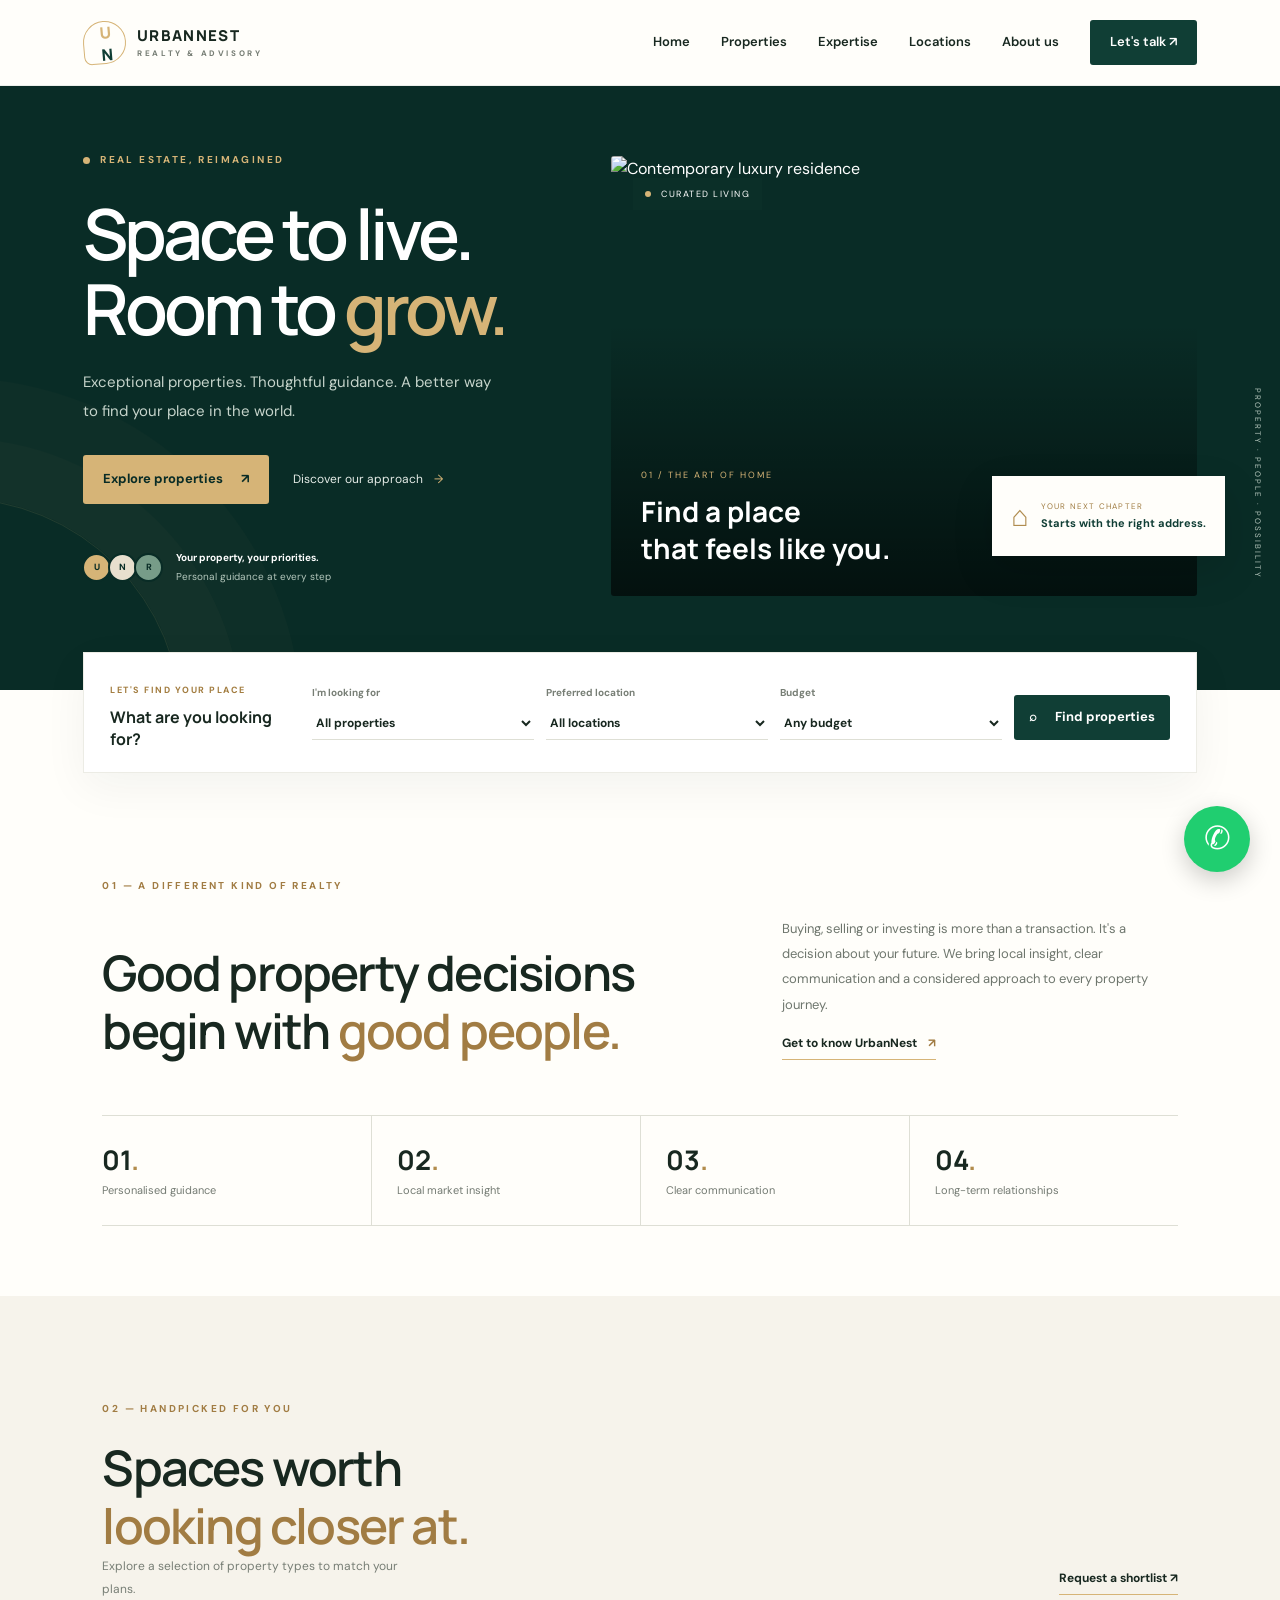
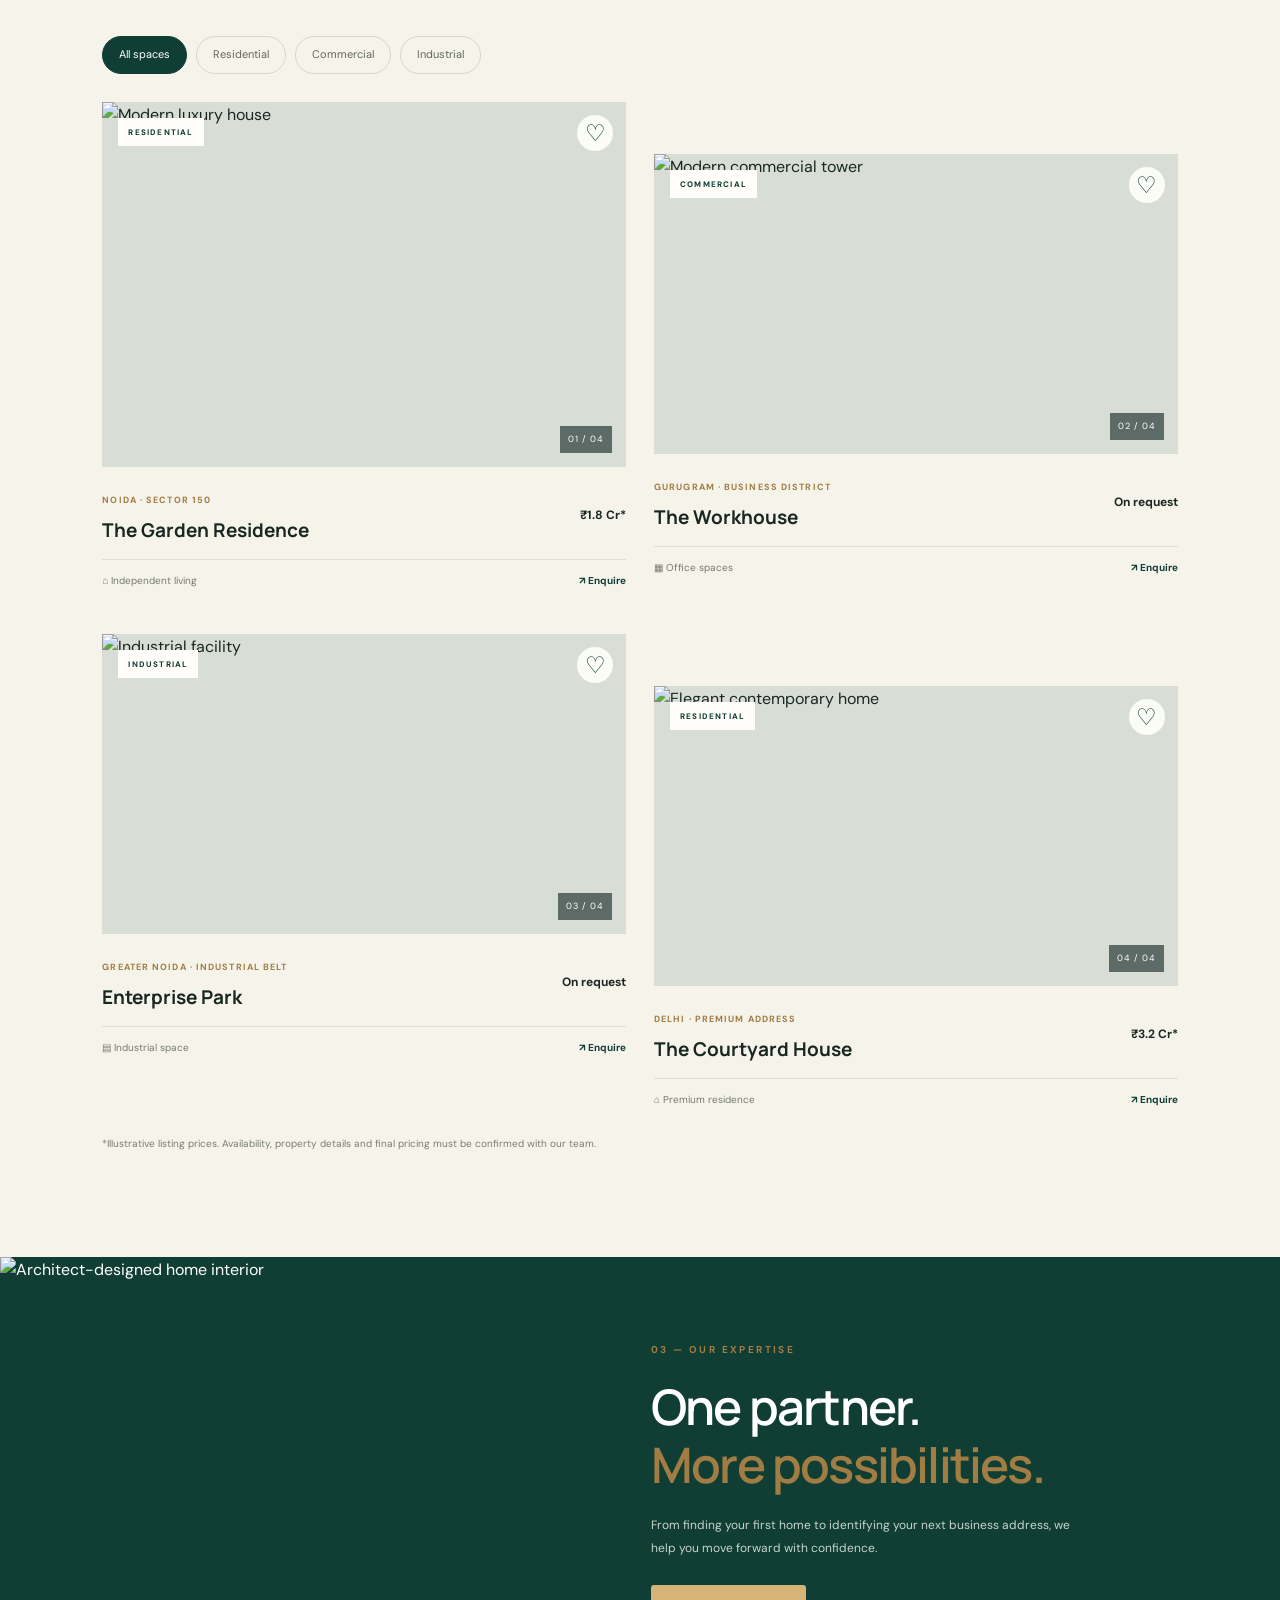
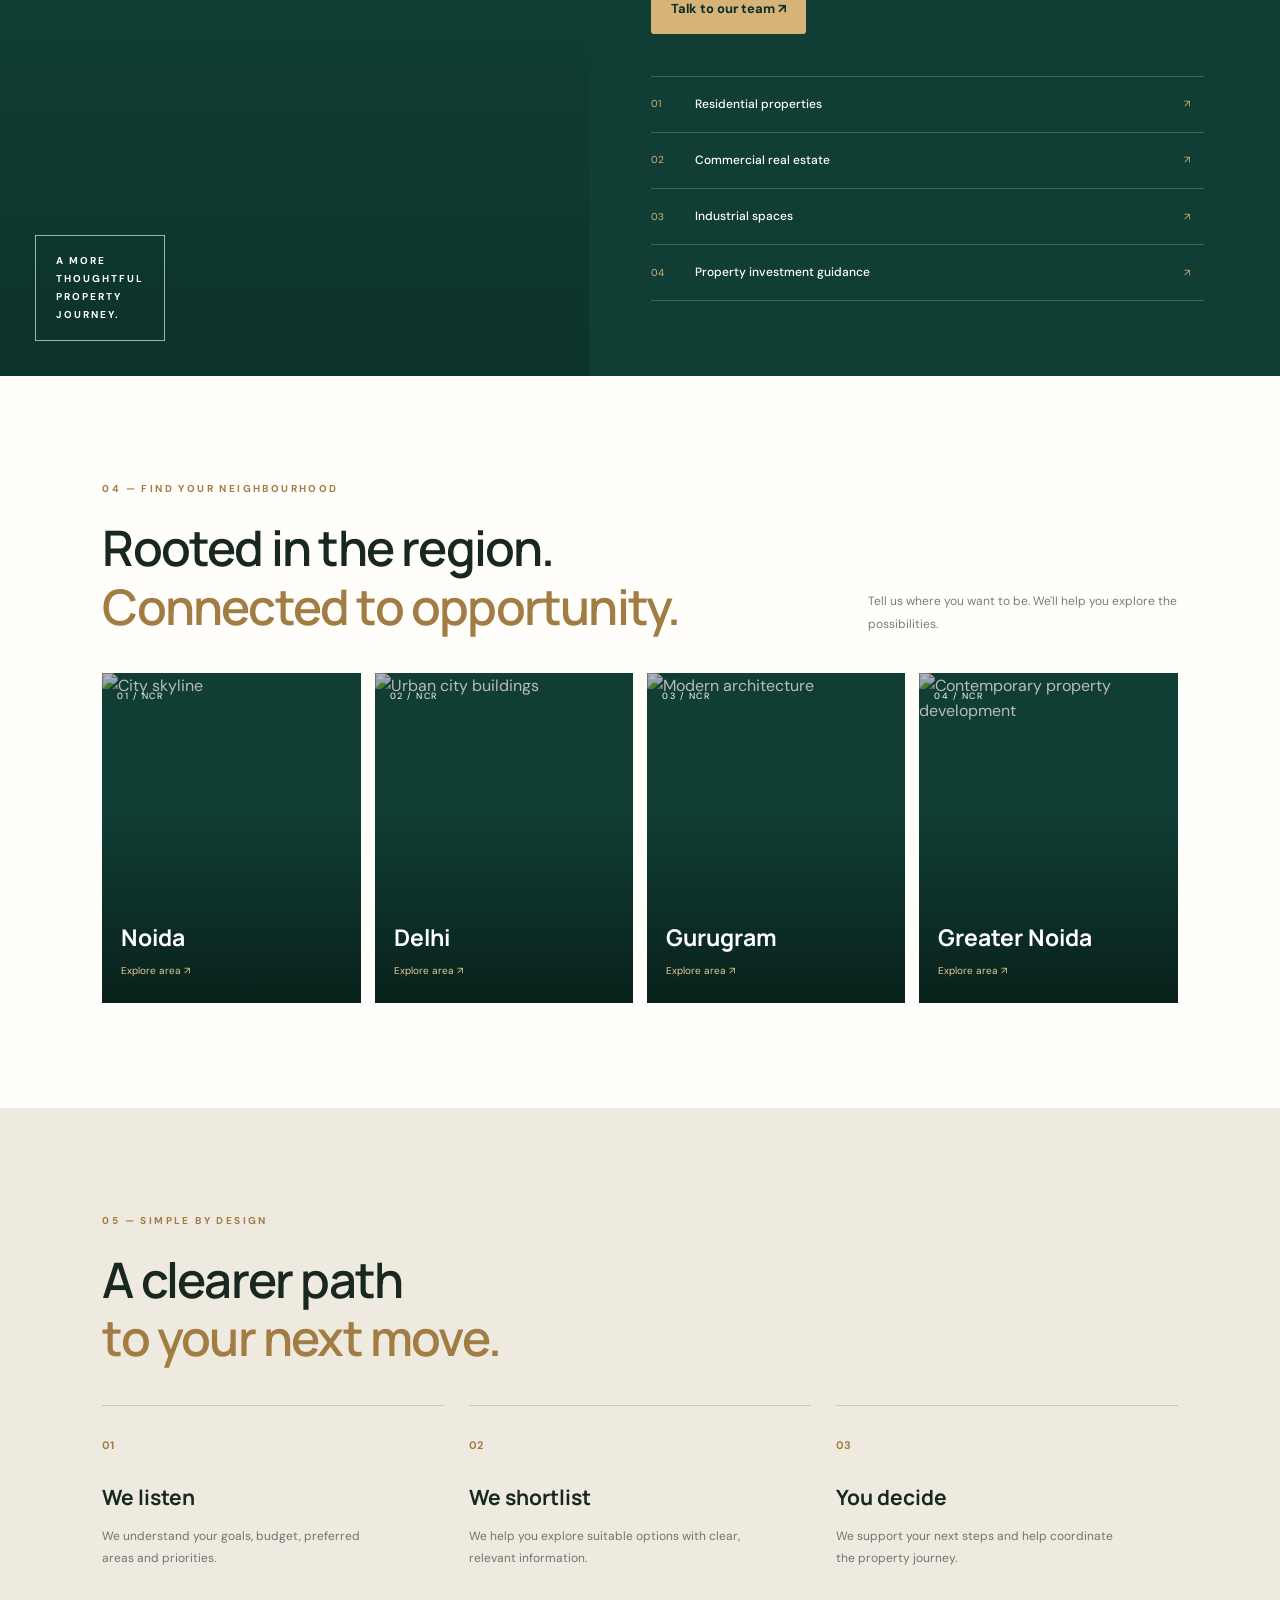
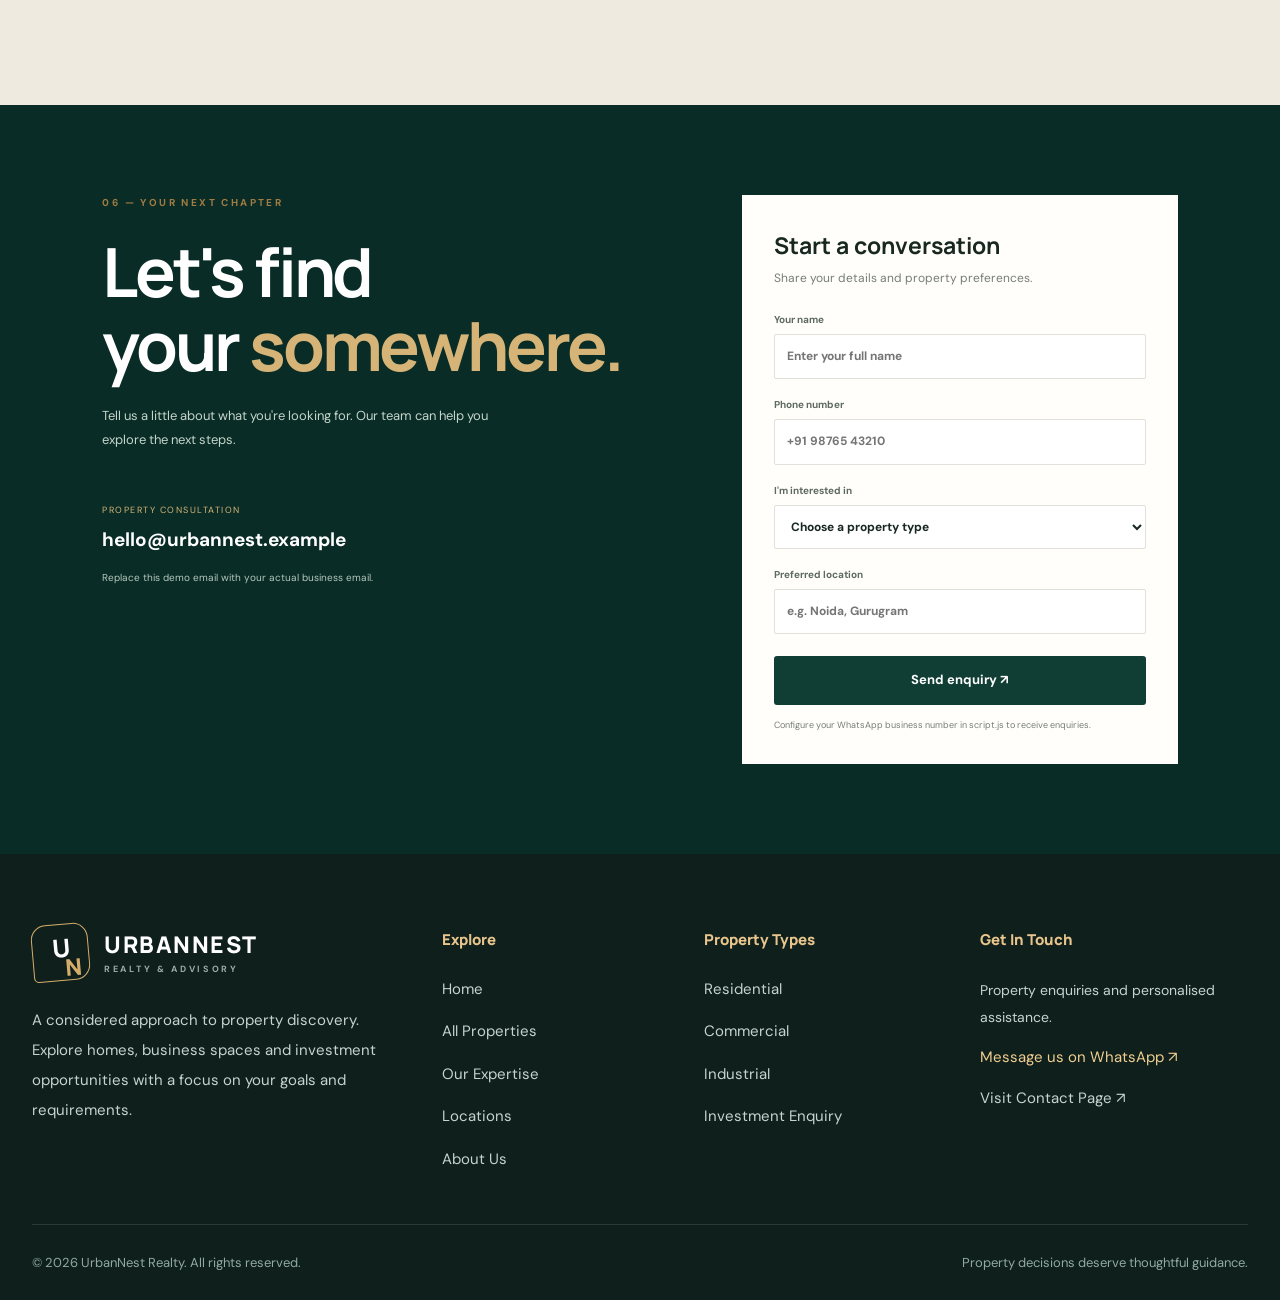
==== index.html @ 60eda549 "Initial commit" ====
<!DOCTYPE html>
<html lang="en">
<head>
  <meta charset="UTF-8">
  <meta name="viewport" content="width=device-width, initial-scale=1.0">
  <meta name="description" content="Discover residential, commercial and investment properties with UrbanNest Realty.">
  <title>UrbanNest Realty | Find Your Next Address</title>

  <link rel="preconnect" href="https://fonts.googleapis.com">
  <link rel="preconnect" href="https://fonts.gstatic.com" crossorigin>
  <link href="https://fonts.googleapis.com/css2?family=DM+Sans:wght@400;500;600;700&family=Manrope:wght@400;500;600;700;800&display=swap" rel="stylesheet">
  <link rel="stylesheet" href="style.css">

  <style>
    /* FOOTER DESIGN */
    .footer {
      background: #0f1f1b;
      color: #c5d4cf;
      width: 100%;
      margin: 0;
      padding: 0;
      overflow: hidden;
      font-family: "DM Sans", sans-serif;
    }

    .footer .container {
      width: 100%;
      max-width: 100%;
      padding: 0 32px;
      margin: 0 auto;
      box-sizing: border-box;
    }

    .footer-grid {
      display: grid;
      grid-template-columns: 1.35fr .8fr .85fr 1fr;
      gap: 48px;
      padding: 70px 0 52px;
      align-items: start;
    }

    .footer-brand,
    .footer-column {
      min-width: 0;
    }

    .footer .brand {
      display: inline-flex;
      align-items: center;
      gap: 15px;
      margin-bottom: 24px;
      text-decoration: none;
    }

    .footer .brand-symbol {
      width: 57px;
      height: 57px;
      flex-shrink: 0;
      border: 1px solid #d5ad6b;
      border-radius: 15px 15px 15px 5px;
      color: #fff;
      display: flex;
      justify-content: center;
      align-items: flex-start;
      padding-top: 5px;
      box-sizing: border-box;
      position: relative;
      font-size: 25px;
      font-weight: 800;
      transform: rotate(-5deg);
    }

    .footer .brand-symbol span {
      color: #d5ad6b;
      position: absolute;
      right: 10px;
      bottom: -3px;
      font-size: 23px;
    }

    .footer .brand-name {
      display: flex;
      flex-direction: column;
      color: #fff;
      font-family: "Manrope", sans-serif;
      font-size: 23px;
      font-weight: 800;
      letter-spacing: 1.5px;
      line-height: 1.35;
    }

    .footer .brand-name small {
      color: #9aaca5;
      font-size: 9px;
      letter-spacing: 2.7px;
      font-weight: 700;
      margin-top: 3px;
      white-space: nowrap;
    }

    .footer-about {
      max-width: 390px;
      color: #c5d4cf;
      font-size: 15px;
      line-height: 2;
      margin: 0;
    }

    .footer-column h4 {
      color: #e8c58d;
      font-family: "Manrope", sans-serif;
      font-size: 15px;
      font-weight: 800;
      margin: 4px 0 25px;
    }

    .footer-links {
      display: flex;
      flex-direction: column;
      align-items: flex-start;
      gap: 17px;
    }

    .footer-links a,
    .footer-contact a {
      color: #c5d4cf;
      font-size: 15px;
      line-height: 1.7;
      text-decoration: none;
      transition: color .25s ease, transform .25s ease;
    }

    .footer-links a:hover,
    .footer-contact a:hover {
      color: #e8c58d;
      transform: translateX(3px);
    }

    .footer-contact {
      display: flex;
      flex-direction: column;
      align-items: flex-start;
      gap: 15px;
    }

    .footer-contact p {
      color: #c5d4cf;
      font-size: 14px;
      line-height: 1.9;
      margin: 0;
    }

    .footer-contact a.footer-whatsapp {
      color: #f0cf91;
    }

    .footer-bottom {
      min-height: 76px;
      border-top: 1px solid rgba(255,255,255,.12);
      display: flex;
      justify-content: space-between;
      align-items: center;
      flex-wrap: wrap;
      gap: 12px 24px;
      padding: 18px 0;
      box-sizing: border-box;
    }

    .footer-bottom span {
      color: #91aaa1;
      font-size: 13px;
      line-height: 1.7;
    }

    .whatsapp-float {
      position: fixed;
      right: 30px;
      bottom: 28px;
      z-index: 9999;
      width: 66px;
      height: 66px;
      display: flex;
      justify-content: center;
      align-items: center;
      border-radius: 50%;
      background: #20ce70;
      color: #fff;
      font-size: 32px;
      text-decoration: none;
      box-shadow: 0 8px 25px rgba(0,0,0,.2);
      transition: transform .25s ease;
    }

    .whatsapp-float:hover {
      transform: translateY(-4px);
    }

    @media (max-width: 1050px) {
      .footer-grid {
        grid-template-columns: repeat(2, minmax(0, 1fr));
        gap: 42px 35px;
        padding: 55px 0 42px;
      }
    }

    @media (max-width: 600px) {
      .footer .container {
        padding: 0 22px;
      }

      .footer-grid {
        grid-template-columns: 1fr;
        gap: 35px;
        padding: 42px 0 35px;
      }

      .footer .brand-name {
        font-size: 21px;
      }

      .footer-about {
        font-size: 14px;
      }

      .footer-bottom {
        align-items: flex-start;
        flex-direction: column;
        gap: 7px;
        padding: 20px 0;
      }

      .footer-bottom span {
        font-size: 12px;
      }

      .whatsapp-float {
        width: 56px;
        height: 56px;
        right: 17px;
        bottom: 17px;
      }
    }
  </style>
</head>

<body>

<header class="header">
  <a href="index.html#home" class="brand" aria-label="UrbanNest Realty Home">
    <span class="brand-symbol">U<span>N</span></span>
    <span class="brand-name">URBANNEST<small>REALTY &amp; ADVISORY</small></span>
  </a>

  <button class="menu-toggle" id="menuToggle" aria-label="Toggle navigation" aria-expanded="false" aria-controls="nav">☰</button>

  <nav class="nav" id="nav">
    <a href="index.html#home">Home</a>
    <a href="properties.html">Properties</a>
    <a href="expertise.html">Expertise</a>
    <a href="location.html">Locations</a>
    <a href="about.html">About us</a>
    <a class="nav-cta" href="#contact">Let's talk ↗</a>
  </nav>
</header>

<main>

  <!-- HERO -->
  <section class="hero" id="home">
    <div class="hero-copy">
      <div class="eyebrow"><span></span> REAL ESTATE, REIMAGINED</div>
      <h1>Space to live.<br>Room to <em>grow.</em></h1>

      <p class="hero-description">
        Exceptional properties. Thoughtful guidance. A better way to find
        your place in the world.
      </p>

      <div class="hero-actions">
        <a href="#properties" class="button button-gold">Explore properties <span>↗</span></a>
        <a href="#about" class="text-link">Discover our approach <span>→</span></a>
      </div>

      <div class="hero-proof">
        <div class="avatar-stack">
          <span>U</span><span>N</span><span>R</span>
        </div>
        <div>
          <strong>Your property, your priorities.</strong>
          <small>Personal guidance at every step</small>
        </div>
      </div>
    </div>

    <div class="hero-visual">
      <img src="https://images.unsplash.com/photo-1600596542815-ffad4c1539a9?auto=format&fit=crop&w=1400&q=85" alt="Contemporary luxury residence">
      <div class="image-label"><span class="live-dot"></span> CURATED LIVING</div>
      <div class="hero-image-caption">
        <span>01 / THE ART OF HOME</span>
        <h2>Find a place<br>that feels like you.</h2>
      </div>
      <div class="floating-note">
        <span class="note-icon">⌂</span>
        <div>
          <small>YOUR NEXT CHAPTER</small>
          <strong>Starts with the right address.</strong>
        </div>
      </div>
    </div>

    <div class="hero-side-note">PROPERTY · PEOPLE · POSSIBILITY</div>
  </section>

  <!-- PROPERTY SEARCH -->
  <section class="search-section" aria-label="Property search">
    <div class="search-heading">
      <span>LET'S FIND YOUR PLACE</span>
      <p>What are you looking for?</p>
    </div>

    <form id="searchForm" class="search-form">
      <label>I'm looking for
        <select id="searchType">
          <option value="all">All properties</option>
          <option value="Residential">Residential</option>
          <option value="Commercial">Commercial</option>
          <option value="Industrial">Industrial</option>
        </select>
      </label>

      <label>Preferred location
        <select id="searchLocation">
          <option value="all">All locations</option>
          <option value="Noida">Noida</option>
          <option value="Delhi">Delhi</option>
          <option value="Gurugram">Gurugram</option>
          <option value="Greater Noida">Greater Noida</option>
        </select>
      </label>

      <label>Budget
        <select id="searchBudget">
          <option value="all">Any budget</option>
          <option value="1">Under ₹1 Cr</option>
          <option value="2">₹1–3 Cr</option>
          <option value="3">Above ₹3 Cr</option>
        </select>
      </label>

      <button class="button button-green search-button" type="submit">
        <span>⌕</span> Find properties
      </button>
    </form>
  </section>

  <!-- ABOUT -->
  <section class="intro section-pad" id="about">
    <div class="section-kicker">01 — A DIFFERENT KIND OF REALTY</div>

    <div class="intro-grid">
      <h2>Good property decisions<br>begin with <em>good people.</em></h2>
      <div class="intro-text">
        <p>
          Buying, selling or investing is more than a transaction. It's a
          decision about your future. We bring local insight, clear
          communication and a considered approach to every property journey.
        </p>
        <a href="about.html" class="under-link">Get to know UrbanNest <span>↗</span></a>
      </div>
    </div>

    <div class="stats-row">
      <div><strong>01<span>.</span></strong><p>Personalised guidance</p></div>
      <div><strong>02<span>.</span></strong><p>Local market insight</p></div>
      <div><strong>03<span>.</span></strong><p>Clear communication</p></div>
      <div><strong>04<span>.</span></strong><p>Long-term relationships</p></div>
    </div>
  </section>

  <!-- PROPERTIES -->
  <section class="property-section section-pad" id="properties">
    <div class="section-kicker">02 — HANDPICKED FOR YOU</div>

    <div class="section-heading">
      <div>
        <h2>Spaces worth<br><em>looking closer at.</em></h2>
        <p>Explore a selection of property types to match your plans.</p>
      </div>
      <a href="#contact" class="under-link">Request a shortlist ↗</a>
    </div>

    <div class="filter-bar" id="filterBar">
      <button class="filter-btn active" data-filter="all">All spaces</button>
      <button class="filter-btn" data-filter="Residential">Residential</button>
      <button class="filter-btn" data-filter="Commercial">Commercial</button>
      <button class="filter-btn" data-filter="Industrial">Industrial</button>
    </div>

    <div class="property-grid" id="propertyGrid">

      <article class="property-card property-large" data-type="Residential" data-location="Noida" data-budget="2">
        <div class="property-image">
          <img src="https://images.unsplash.com/photo-1600607687939-ce8a6c25118c?auto=format&fit=crop&w=1200&q=85" alt="Modern luxury house">
          <span class="property-tag">RESIDENTIAL</span>
          <button class="heart-btn" aria-label="Save property" aria-pressed="false">♡</button>
          <span class="image-count">01 / 04</span>
        </div>
        <div class="property-info">
          <div>
            <span class="property-location">NOIDA · SECTOR 150</span>
            <h3>The Garden Residence</h3>
          </div>
          <span class="property-price">₹1.8 Cr*</span>
        </div>
        <div class="property-meta"><span>⌂ Independent living</span><span>↗ Enquire</span></div>
      </article>

      <article class="property-card property-offset" data-type="Commercial" data-location="Gurugram" data-budget="3">
        <div class="property-image">
          <img src="https://images.unsplash.com/photo-1486406146926-c627a92ad1ab?auto=format&fit=crop&w=1000&q=85" alt="Modern commercial tower">
          <span class="property-tag">COMMERCIAL</span>
          <button class="heart-btn" aria-label="Save property" aria-pressed="false">♡</button>
          <span class="image-count">02 / 04</span>
        </div>
        <div class="property-info">
          <div>
            <span class="property-location">GURUGRAM · BUSINESS DISTRICT</span>
            <h3>The Workhouse</h3>
          </div>
          <span class="property-price">On request</span>
        </div>
        <div class="property-meta"><span>▦ Office spaces</span><span>↗ Enquire</span></div>
      </article>

      <article class="property-card" data-type="Industrial" data-location="Greater Noida" data-budget="2">
        <div class="property-image">
          <img src="https://images.unsplash.com/photo-1581092160562-40aa08e78837?auto=format&fit=crop&w=1000&q=85" alt="Industrial facility">
          <span class="property-tag">INDUSTRIAL</span>
          <button class="heart-btn" aria-label="Save property" aria-pressed="false">♡</button>
          <span class="image-count">03 / 04</span>
        </div>
        <div class="property-info">
          <div>
            <span class="property-location">GREATER NOIDA · INDUSTRIAL BELT</span>
            <h3>Enterprise Park</h3>
          </div>
          <span class="property-price">On request</span>
        </div>
        <div class="property-meta"><span>▤ Industrial space</span><span>↗ Enquire</span></div>
      </article>

      <article class="property-card property-offset" data-type="Residential" data-location="Delhi" data-budget="3">
        <div class="property-image">
          <img src="https://images.unsplash.com/photo-1600566753086-00f18fb6b3ea?auto=format&fit=crop&w=1000&q=85" alt="Elegant contemporary home">
          <span class="property-tag">RESIDENTIAL</span>
          <button class="heart-btn" aria-label="Save property" aria-pressed="false">♡</button>
          <span class="image-count">04 / 04</span>
        </div>
        <div class="property-info">
          <div>
            <span class="property-location">DELHI · PREMIUM ADDRESS</span>
            <h3>The Courtyard House</h3>
          </div>
          <span class="property-price">₹3.2 Cr*</span>
        </div>
        <div class="property-meta"><span>⌂ Premium residence</span><span>↗ Enquire</span></div>
      </article>

    </div>

    <p class="disclaimer">
      *Illustrative listing prices. Availability, property details and final
      pricing must be confirmed with our team.
    </p>

    <p id="noResults" class="no-results" hidden>
      No matching properties. Try changing your filters or contact us for a
      personalised shortlist.
    </p>
  </section>

  <!-- EXPERTISE -->
  <section class="expertise" id="expertise">
    <div class="expertise-image">
      <img src="https://images.unsplash.com/photo-1600607687920-4e2a09cf159d?auto=format&fit=crop&w=1200&q=85" alt="Architect-designed home interior">
      <div class="expertise-stamp">A MORE<br>THOUGHTFUL<br>PROPERTY<br>JOURNEY.</div>
    </div>

    <div class="expertise-copy">
      <div class="section-kicker">03 — OUR EXPERTISE</div>
      <h2>One partner.<br><em>More possibilities.</em></h2>
      <p>
        From finding your first home to identifying your next business
        address, we help you move forward with confidence.
      </p>
      <a href="expertise.html" class="button button-gold">Talk to our team ↗</a>

      <div class="expertise-list">
        <div><span>01</span><strong>Residential properties</strong><span>↗</span></div>
        <div><span>02</span><strong>Commercial real estate</strong><span>↗</span></div>
        <div><span>03</span><strong>Industrial spaces</strong><span>↗</span></div>
        <div><span>04</span><strong>Property investment guidance</strong><span>↗</span></div>
      </div>
    </div>
  </section>

  <!-- LOCATIONS -->
  <section class="locations section-pad" id="locations">
    <div class="section-kicker">04 — FIND YOUR NEIGHBOURHOOD</div>

    <div class="section-heading">
      <div>
        <h2>Rooted in the region.<br><em>Connected to opportunity.</em></h2>
      </div>
      <p>Tell us where you want to be. We'll help you explore the possibilities.</p>
    </div>

    <div class="location-grid">
      <a class="location-card location-noida" href="#contact" data-city="Noida">
        <img src="https://images.unsplash.com/photo-1480714378408-67cf0d13bc1b?auto=format&fit=crop&w=900&q=80" alt="City skyline">
        <span class="location-number">01 / NCR</span>
        <div><h3>Noida</h3><span>Explore area ↗</span></div>
      </a>

      <a class="location-card" href="#contact" data-city="Delhi">
        <img src="https://images.unsplash.com/photo-1519501025264-65ba15a82390?auto=format&fit=crop&w=900&q=80" alt="Urban city buildings">
        <span class="location-number">02 / NCR</span>
        <div><h3>Delhi</h3><span>Explore area ↗</span></div>
      </a>

      <a class="location-card" href="#contact" data-city="Gurugram">
        <img src="https://images.unsplash.com/photo-1511818966892-d7d671e672a2?auto=format&fit=crop&w=900&q=80" alt="Modern architecture">
        <span class="location-number">03 / NCR</span>
        <div><h3>Gurugram</h3><span>Explore area ↗</span></div>
      </a>

      <a class="location-card" href="#contact" data-city="Greater Noida">
        <img src="https://images.unsplash.com/photo-1449158743715-0a90ebb6d2d8?auto=format&fit=crop&w=900&q=80" alt="Contemporary property development">
        <span class="location-number">04 / NCR</span>
        <div><h3>Greater Noida</h3><span>Explore area ↗</span></div>
      </a>
    </div>
  </section>

  <!-- CUSTOMER JOURNEY -->
  <section class="journey section-pad">
    <div class="section-kicker">05 — SIMPLE BY DESIGN</div>
    <div class="section-heading">
      <h2>A clearer path<br><em>to your next move.</em></h2>
    </div>

    <div class="journey-steps">
      <div>
        <span>01</span>
        <h3>We listen</h3>
        <p>We understand your goals, budget, preferred areas and priorities.</p>
      </div>
      <div>
        <span>02</span>
        <h3>We shortlist</h3>
        <p>We help you explore suitable options with clear, relevant information.</p>
      </div>
      <div>
        <span>03</span>
        <h3>You decide</h3>
        <p>We support your next steps and help coordinate the property journey.</p>
      </div>
    </div>
  </section>

  <!-- CONTACT -->
  <section class="contact-section" id="contact">
    <div class="contact-copy">
      <div class="section-kicker">06 — YOUR NEXT CHAPTER</div>
      <h2>Let's find<br>your <em>somewhere.</em></h2>
      <p>
        Tell us a little about what you're looking for. Our team can help you
        explore the next steps.
      </p>

      <div class="contact-details">
        <span>PROPERTY CONSULTATION</span>
        <a href="mailto:hello@urbannest.example">hello@urbannest.example</a>
        <small>Replace this demo email with your actual business email.</small>
      </div>
    </div>

    <form class="contact-form" id="contactForm">
      <h3>Start a conversation</h3>
      <p>Share your details and property preferences.</p>

      <label>Your name
        <input type="text" id="clientName" placeholder="Enter your full name" required>
      </label>

      <label>Phone number
        <input type="tel" id="clientPhone" placeholder="+91 98765 43210"
          pattern="[0-9+() -]{8,18}" required>
      </label>

      <label>I'm interested in
        <select id="clientInterest" required>
          <option value="">Choose a property type</option>
          <option>Residential</option>
          <option>Commercial</option>
          <option>Industrial</option>
          <option>Investment consultation</option>
        </select>
      </label>

      <label>Preferred location
        <input type="text" id="clientLocation" placeholder="e.g. Noida, Gurugram">
      </label>

      <button type="submit" class="button button-green">Send enquiry ↗</button>
      <small class="form-note">
        Configure your WhatsApp business number in script.js to receive enquiries.
      </small>
    </form>
  </section>

</main>

<!-- ==========================================
     FOOTER — SCREENSHOT STYLE
========================================== -->
<footer class="footer" id="footer">
  <div class="container">

    <div class="footer-grid">

      <!-- BRAND -->
      <div class="footer-brand">
        <a href="index.html#home" class="brand" aria-label="UrbanNest Realty Home">
          <span class="brand-symbol">U<span>N</span></span>
          <span class="brand-name">
            URBANNEST
            <small>REALTY &amp; ADVISORY</small>
          </span>
        </a>

        <p class="footer-about">
          A considered approach to property discovery.
          Explore homes, business spaces and investment
          opportunities with a focus on your goals and requirements.
        </p>
      </div>

      <!-- EXPLORE -->
      <div class="footer-column">
        <h4>Explore</h4>
        <div class="footer-links">
          <a href="index.html#home">Home</a>
          <a href="properties.html">All Properties</a>
          <a href="expertise.html">Our Expertise</a>
          <a href="location.html">Locations</a>
          <a href="about.html">About Us</a>
        </div>
      </div>

      <!-- PROPERTY TYPES -->
      <div class="footer-column">
        <h4>Property Types</h4>
        <div class="footer-links">
          <a href="properties.html">Residential</a>
          <a href="properties.html">Commercial</a>
          <a href="properties.html">Industrial</a>
          <a href="index.html#contact">Investment Enquiry</a>
        </div>
      </div>

      <!-- GET IN TOUCH -->
      <div class="footer-column">
        <h4>Get In Touch</h4>
        <div class="footer-contact">
          <p>Property enquiries and personalised assistance.</p>
          <a href="#" id="footerWhatsApp" class="footer-whatsapp"
             target="_blank" rel="noopener noreferrer">
            Message us on WhatsApp ↗
          </a>
          <a href="index.html#contact">
            Visit Contact Page ↗
          </a>
        </div>
      </div>

    </div>

    <!-- COPYRIGHT -->
    <div class="footer-bottom">
      <span>
        © <span id="currentYear"></span> UrbanNest Realty. All rights reserved.
      </span>
      <span>Property decisions deserve thoughtful guidance.</span>
    </div>

  </div>
</footer>

<!-- FLOATING WHATSAPP -->
<a class="whatsapp-float" id="whatsappFloat" href="#"
   aria-label="Chat on WhatsApp" target="_blank" rel="noopener noreferrer">
  ✆
</a>

<!-- TOAST -->
<div class="toast" id="toast" role="status" aria-live="polite"></div>

<!-- EXISTING JAVASCRIPT -->
<script src="script.js"></script>

<script>
  document.getElementById("currentYear").textContent =
    new Date().getFullYear();
</script>

</body>
</html>
---- style.css ----
:root {
  --green: #103e35;
  --green-dark: #092c26;
  --green-light: #1e5c4e;
  --gold: #d6b477;
  --cream: #f6f3eb;
  --paper: #fffefa;
  --ink: #182820;
  --muted: #777e75;
  --line: #dedfd5;
  --white: #ffffff;
}

* { box-sizing: border-box; margin: 0; padding: 0; }
html { scroll-behavior: smooth; scroll-padding-top: 90px; }
body {
  font-family: "DM Sans", sans-serif;
  color: var(--ink);
  background: var(--paper);
  line-height: 1.6;
}
h1, h2, h3, .brand-name { font-family: "Manrope", sans-serif; }
a { color: inherit; text-decoration: none; }
button, input, select { font: inherit; }
button, a { -webkit-tap-highlight-color: transparent; }
img { display: block; width: 100%; object-fit: cover; }
button { cursor: pointer; }
::selection { background: var(--gold); color: var(--green-dark); }

/* HEADER */
.header {
  height: 86px;
  padding: 0 6.5%;
  display: flex;
  align-items: center;
  justify-content: space-between;
  background: var(--paper);
  position: sticky;
  top: 0;
  z-index: 100;
  border-bottom: 1px solid rgba(16, 62, 53, .08);
}
.brand { display: flex; align-items: center; gap: 11px; }
.brand-symbol {
  width: 43px; height: 43px;
  display: grid; place-items: center;
  color: var(--gold);
  border: 1px solid var(--gold);
  font: 800 16px "Manrope", sans-serif;
  letter-spacing: -3px;
  border-radius: 50% 50% 50% 8px;
  transform: rotate(-5deg);
}
.brand-symbol span { color: var(--green); }
.brand-name {
  font-size: 15px; font-weight: 800;
  letter-spacing: 1.3px; line-height: 1.25;
}
.brand-name small {
  display: block; font-size: 8px;
  font-family: "DM Sans", sans-serif;
  letter-spacing: 2.6px; color: var(--muted);
  margin-top: 3px;
}
.nav { display: flex; align-items: center; gap: 31px; }
.nav > a:not(.nav-cta) {
  font-size: 13px; font-weight: 600;
  transition: color .2s;
}
.nav > a:hover { color: #a27c3f; }
.nav .nav-cta {
  background: var(--green); color: white;
  padding: 12px 20px; border-radius: 3px;
  font-size: 13px; font-weight: 600;
}
.menu-toggle { display: none; border: 0; background: none; font-size: 25px; }

/* HERO */
.hero {
  background: var(--green-dark);
  min-height: 590px;
  padding: 66px 6.5% 90px;
  color: white;
  display: grid;
  grid-template-columns: .88fr 1.12fr;
  gap: 6%;
  align-items: center;
  position: relative;
  overflow: hidden;
}
.hero::before {
  content: ""; position: absolute;
  width: 450px; height: 450px;
  border: 1px solid rgba(214,180,119,.12);
  border-radius: 50%; left: -270px; bottom: -260px;
  box-shadow: 0 0 0 60px rgba(214,180,119,.025),
              0 0 0 120px rgba(214,180,119,.025);
}
.hero-copy { position: relative; z-index: 2; padding-bottom: 15px; }
.eyebrow, .section-kicker {
  font-size: 10px; font-weight: 700;
  letter-spacing: 2.4px; text-transform: uppercase;
}
.eyebrow { color: var(--gold); display: flex; gap: 10px; align-items: center; }
.eyebrow span, .live-dot {
  width: 7px; height: 7px; border-radius: 50%;
  background: var(--gold); display: inline-block;
}
.hero h1 {
  font-size: clamp(46px, 5.5vw, 78px);
  line-height: 1.06; letter-spacing: -4px;
  margin: 28px 0 23px; font-weight: 600;
}
h1 em, h2 em { color: var(--gold); font-style: normal; }
.hero-description { max-width: 420px; color: #c6d4cb; font-size: 15px; line-height: 1.9; }
.hero-actions { display: flex; flex-wrap: wrap; align-items: center; gap: 24px; margin-top: 30px; }
.button {
  display: inline-flex; align-items: center;
  justify-content: center; gap: 18px;
  padding: 14px 20px; border: 0;
  border-radius: 3px; font-size: 13px;
  font-weight: 700; transition: .25s;
}
.button:hover { transform: translateY(-3px); box-shadow: 0 9px 22px #0002; }
.button-gold { background: var(--gold); color: var(--green-dark); }
.button-green { background: var(--green); color: white; }
.text-link { font-size: 12px; color: #e5ece7; }
.text-link span { margin-left: 8px; color: var(--gold); }
.hero-proof { display: flex; align-items: center; gap: 13px; margin-top: 46px; }
.avatar-stack { display: flex; padding-left: 2px; }
.avatar-stack span {
  width: 29px; height: 29px; border-radius: 50%;
  display: grid; place-items: center; margin-left: -3px;
  border: 2px solid var(--green-dark);
  background: #d6b477; color: var(--green-dark);
  font-size: 9px; font-weight: 800;
}
.avatar-stack span:nth-child(2) { background: #e8dfce; }
.avatar-stack span:nth-child(3) { background: #779c88; }
.hero-proof strong, .hero-proof small { display: block; font-size: 10px; }
.hero-proof small { color: #b5c8bd; margin-top: 3px; }
.hero-visual {
  position: relative; height: 440px;
  border-radius: 3px 90px 3px 3px;
}
.hero-visual > img { height: 100%; border-radius: inherit; }
.hero-visual::after {
  content: ""; position: absolute; inset: 0;
  border-radius: inherit;
  background: linear-gradient(0deg, rgba(0,0,0,.62), transparent 62%);
}
.image-label {
  position: absolute; top: 22px; left: 22px;
  z-index: 2; background: #0c3029d9;
  padding: 9px 12px; font-size: 9px; letter-spacing: 1.5px;
}
.live-dot { width: 6px; height: 6px; margin-right: 7px; }
.hero-image-caption { position: absolute; left: 30px; bottom: 30px; z-index: 2; }
.hero-image-caption > span { font-size: 9px; letter-spacing: 2px; color: var(--gold); }
.hero-image-caption h2 { font-size: 28px; line-height: 1.3; margin-top: 8px; }
.floating-note {
  position: absolute; z-index: 3; bottom: 40px; right: -28px;
  background: var(--paper); color: var(--green);
  display: flex; gap: 12px; align-items: center;
  padding: 17px 19px; box-shadow: 0 15px 40px #0002;
  max-width: 250px;
}
.note-icon { font-size: 29px; color: #b08c4f; }
.floating-note small, .floating-note strong { display: block; }
.floating-note small { color: #a07d43; font-size: 8px; letter-spacing: 1.2px; }
.floating-note strong { font-size: 11px; line-height: 1.5; margin-top: 3px; }
.hero-side-note {
  position: absolute; right: 16px; top: 50%;
  writing-mode: vertical-rl; font-size: 8px;
  letter-spacing: 2px; color: #b6c7bd;
}

/* SEARCH */
.search-section {
  background: white; position: relative; z-index: 5;
  width: 87%; max-width: 1350px;
  margin: -38px auto 0; padding: 22px 26px;
  box-shadow: 0 14px 45px #0b30220d;
  border: 1px solid #ecece5;
  display: grid; grid-template-columns: 180px 1fr;
  gap: 22px; align-items: center;
}
.search-heading span { font-size: 9px; letter-spacing: 1.5px; color: #a27c3f; font-weight: 700; }
.search-heading p { font: 700 16px "Manrope", sans-serif; margin-top: 5px; }
.search-form { display: grid; grid-template-columns: 1fr 1fr 1fr auto; gap: 12px; }
.search-form label, .contact-form label {
  display: flex; flex-direction: column;
  gap: 6px; font-size: 10px; font-weight: 700; color: #777e75;
}
.search-form select {
  border: 0; border-bottom: 1px solid var(--line);
  background: white; padding: 7px 0;
  color: var(--ink); font-size: 12px; outline: none;
}
.search-button { align-self: end; padding: 12px 15px; white-space: nowrap; }

/* SHARED SECTIONS */
.section-pad { padding: 105px 8%; }
.section-kicker { color: #a17c43; }
.intro { padding-bottom: 70px; }
.intro-grid {
  display: grid; grid-template-columns: 1.2fr .8fr;
  gap: 8%; margin-top: 22px; align-items: end;
}
.intro h2, .section-heading h2, .expertise-copy h2 {
  font-size: clamp(31px, 4vw, 49px);
  line-height: 1.19; letter-spacing: -1.8px;
  font-weight: 600;
}
.intro h2 em, .section-heading h2 em,
.expertise-copy h2 em { color: #a17c43; }
.intro-text p { color: #6e766d; font-size: 13px; line-height: 1.95; }
.under-link {
  display: inline-block; font-size: 12px;
  font-weight: 700; border-bottom: 1px solid var(--gold);
  padding-bottom: 6px; margin-top: 17px;
}
.under-link span { color: #a17c43; margin-left: 8px; }
.stats-row {
  display: grid; grid-template-columns: repeat(4, 1fr);
  margin-top: 55px; border-top: 1px solid var(--line);
  border-bottom: 1px solid var(--line);
}
.stats-row > div { padding: 25px 18px 25px 0; }
.stats-row > div + div { border-left: 1px solid var(--line); padding-left: 25px; }
.stats-row strong { font: 700 27px "Manrope", sans-serif; }
.stats-row strong span { color: #b28c4c; }
.stats-row p { color: #747b73; font-size: 11px; margin-top: 4px; }

/* PROPERTY CARDS */
.property-section { background: var(--cream); }
.section-heading {
  display: flex; align-items: end;
  justify-content: space-between; gap: 30px; margin-top: 22px;
}
.section-heading p { max-width: 310px; font-size: 12px; color: var(--muted); line-height: 1.9; }
.section-heading .under-link { margin-bottom: 6px; }
.filter-bar { display: flex; gap: 9px; flex-wrap: wrap; margin: 35px 0 28px; }
.filter-btn {
  background: transparent; border: 1px solid #d6d7ce;
  padding: 9px 16px; font-size: 11px;
  color: #60695f; border-radius: 30px; transition: .2s;
}
.filter-btn.active, .filter-btn:hover {
  background: var(--green); color: white; border-color: var(--green);
}
.property-grid { display: grid; grid-template-columns: 1fr 1fr; gap: 45px 28px; align-items: start; }
.property-card { min-width: 0; }
.property-offset { margin-top: 52px; }
.property-image { height: 300px; position: relative; overflow: hidden; background: #d8ddd5; }
.property-large .property-image { height: 365px; }
.property-image img { height: 100%; transition: transform .6s; }
.property-card:hover .property-image img { transform: scale(1.045); }
.property-tag {
  position: absolute; top: 16px; left: 16px;
  background: var(--paper); color: var(--green);
  font-size: 8px; font-weight: 800; letter-spacing: 1.2px;
  padding: 8px 10px;
}
.heart-btn {
  position: absolute; top: 13px; right: 13px;
  width: 36px; height: 36px; border-radius: 50%;
  border: 0; background: #fffefaed;
  font-size: 23px; color: var(--green);
}
.heart-btn.saved { background: var(--green); color: white; }
.image-count {
  position: absolute; bottom: 14px; right: 14px;
  font-size: 9px; letter-spacing: 1px; color: white;
  background: #0b211b99; padding: 6px 8px;
}
.property-info {
  display: flex; justify-content: space-between; gap: 10px;
  align-items: start; padding-top: 18px;
}
.property-location { font-size: 9px; letter-spacing: 1.1px; color: #a17c43; font-weight: 700; }
.property-info h3 { font-size: 19px; margin-top: 5px; font-weight: 700; }
.property-price { white-space: nowrap; font-size: 12px; font-weight: 700; margin-top: 21px; }
.property-meta {
  display: flex; justify-content: space-between;
  padding-top: 13px; margin-top: 13px;
  border-top: 1px solid #dedfd5;
  font-size: 10px; color: #747b73;
}
.property-meta span:last-child { color: var(--green); font-weight: 700; }
.disclaimer { color: #777e75; font-size: 10px; margin-top: 28px; }
.no-results { padding: 35px; background: white; color: var(--green); font-size: 13px; }

/* EXPERTISE SPLIT */
.expertise {
  background: var(--green); color: white;
  display: grid; grid-template-columns: .92fr 1.08fr;
}
.expertise-image { min-height: 650px; position: relative; }
.expertise-image > img { height: 100%; position: absolute; inset: 0; }
.expertise-image::after {
  content: ""; position: absolute; inset: 0;
  background: linear-gradient(0deg, #092c26a8, transparent 55%);
}
.expertise-stamp {
  position: absolute; z-index: 2; bottom: 35px; left: 35px;
  border: 1px solid #ffffff9c; padding: 16px 20px;
  font-size: 10px; font-weight: 700; letter-spacing: 2px; line-height: 1.8;
}
.expertise-copy { padding: 85px 11% 75px 9%; }
.expertise-copy h2 { margin-top: 20px; }
.expertise-copy > p { color: #c5d5ca; font-size: 12px; line-height: 1.9; max-width: 430px; margin: 20px 0 25px; }
.expertise-list { margin-top: 42px; border-top: 1px solid #ffffff33; }
.expertise-list > div {
  display: grid; grid-template-columns: 36px 1fr 20px;
  align-items: center; gap: 8px; padding: 18px 0;
  border-bottom: 1px solid #ffffff33;
}
.expertise-list span { font-size: 10px; color: var(--gold); }
.expertise-list strong { font-size: 12px; font-weight: 500; }

/* LOCATIONS */
.locations { background: var(--paper); }
.location-grid { display: grid; grid-template-columns: repeat(4, 1fr); gap: 14px; margin-top: 37px; }
.location-card {
  height: 330px; position: relative; overflow: hidden;
  color: white; background: var(--green); display: block;
}
.location-card img {
  height: 100%; transition: transform .5s;
  filter: brightness(.73);
}
.location-card:hover img { transform: scale(1.06); filter: brightness(.55); }
.location-card::after {
  content: ""; position: absolute; inset: 0;
  background: linear-gradient(0deg, #071d17dd, transparent 60%);
}
.location-number { position: absolute; top: 16px; left: 15px; z-index: 1; font-size: 9px; letter-spacing: 1.5px; }
.location-card > div { position: absolute; bottom: 21px; left: 19px; z-index: 1; }
.location-card h3 { font-size: 23px; }
.location-card > div span { font-size: 10px; color: #e3c994; }

/* JOURNEY */
.journey { background: #eeeae0; }
.journey .section-heading { margin-bottom: 38px; }
.journey-steps { display: grid; grid-template-columns: repeat(3, 1fr); gap: 25px; }
.journey-steps > div { padding: 25px 25px 30px 0; border-top: 1px solid #c8c5b9; }
.journey-steps > div > span { color: #a17c43; font-size: 11px; font-weight: 700; }
.journey-steps h3 { font-size: 21px; margin: 24px 0 10px; }
.journey-steps p { color: #6e766d; font-size: 12px; line-height: 1.9; max-width: 280px; }

/* CONTACT */
.contact-section {
  background: var(--green-dark); color: white;
  padding: 90px 8%;
  display: grid; grid-template-columns: 1fr .82fr;
  gap: 10%; align-items: start;
}
.contact-copy h2 { font-size: clamp(43px, 5.3vw, 70px); line-height: 1.08; letter-spacing: -3px; margin-top: 24px; }
.contact-copy > p { color: #c5d5ca; font-size: 13px; line-height: 1.9; max-width: 420px; margin-top: 22px; }
.contact-details { display: flex; flex-direction: column; margin-top: 50px; gap: 7px; }
.contact-details > span { font-size: 9px; color: var(--gold); letter-spacing: 1.5px; }
.contact-details > a { font-size: 19px; font-weight: 700; }
.contact-details small { color: #b5c8bd; font-size: 10px; margin-top: 8px; max-width: 320px; }
.contact-form { background: var(--paper); color: var(--ink); padding: 32px; }
.contact-form h3 { font-size: 23px; }
.contact-form > p { font-size: 12px; color: var(--muted); margin: 5px 0 24px; }
.contact-form label { margin-bottom: 18px; color: #5e6a60; }
.contact-form input, .contact-form select {
  width: 100%; border: 1px solid #e0e1d8;
  background: white; padding: 12px;
  outline: none; color: var(--ink); font-size: 12px;
  border-radius: 2px;
}
.contact-form input:focus, .contact-form select:focus { border-color: #a17c43; }
.contact-form .button { width: 100%; margin-top: 4px; }
.form-note { display: block; font-size: 9px; color: #777e75; margin-top: 13px; line-height: 1.6; }

/* FOOTER */
.footer { background: #66aa9c; color: white; padding: 35px 8% 18px; }
.footer-main { display: flex; align-items: center; justify-content: space-between; gap: 20px; padding-bottom: 30px; }
.brand-footer .brand-name { color: white; }
.brand-footer .brand-symbol span { color: white; }
.footer-main > p { color: #b5c8bd; font-size: 11px; }
.footer-top { font-size: 9px; letter-spacing: 1.3px; color: var(--gold); }
.footer-bottom {
  border-top: 1px solid #ffffff24; padding-top: 15px;
  display: flex; justify-content: space-between; gap: 15px;
  color: #9bafa4; font-size: 9px;
}
.whatsapp-float {
  position: fixed; right: 22px; bottom: 22px; z-index: 99;
  width: 52px; height: 52px; display: grid; place-items: center;
  border-radius: 50%; background: #1ebd67; color: white;
  font-size: 27px; box-shadow: 0 6px 22px #0002;
}
.toast {
  position: fixed; bottom: 88px; right: 22px; z-index: 150;
  max-width: 320px; padding: 14px 18px;
  background: var(--green-dark); color: white;
  font-size: 12px; box-shadow: 0 6px 22px #0002;
  opacity: 0; transform: translateY(10px); pointer-events: none;
  transition: .25s;
}
.toast.show { opacity: 1; transform: translateY(0); }

/* RESPONSIVE */
@media (min-width: 1500px) {
  .hero, .header { padding-left: max(6.5%, calc((100% - 1350px)/2)); padding-right: max(6.5%, calc((100% - 1350px)/2)); }
  .section-pad, .contact-section { padding-left: max(8%, calc((100% - 1250px)/2)); padding-right: max(8%, calc((100% - 1250px)/2)); }
}
@media (max-width: 1100px) {
  .header { padding: 0 4%; }
  .nav { gap: 17px; }
  .hero { padding-left: 5%; padding-right: 5%; gap: 4%; }
  .hero h1 { letter-spacing: -2.5px; }
  .hero-visual { height: 390px; }
  .search-section { width: 92%; grid-template-columns: 1fr; gap: 15px; }
  .search-form { grid-template-columns: repeat(3, 1fr) auto; }
  .section-pad { padding-left: 6%; padding-right: 6%; }
  .location-grid { grid-template-columns: repeat(2, 1fr); }
  .location-card { height: 300px; }
}
@media (max-width: 760px) {
  .header { height: 72px; padding: 0 5%; }
  .menu-toggle { display: block; color: var(--green); }
  .nav {
    display: none; position: absolute; top: 72px;
    left: 0; right: 0; padding: 20px 5% 25px;
    background: var(--paper); border-bottom: 1px solid var(--line);
    flex-direction: column; align-items: stretch; gap: 0;
    box-shadow: 0 15px 25px #0000000a;
  }
  .nav.open { display: flex; }
  .nav > a:not(.nav-cta) { padding: 13px 0; border-bottom: 1px solid #e8e7df; }
  .nav .nav-cta { text-align: center; margin-top: 15px; }
  .hero { display: flex; flex-direction: column; align-items: stretch; padding: 52px 6% 72px; gap: 36px; }
  .hero h1 { font-size: clamp(48px, 12vw, 68px); margin: 22px 0 17px; }
  .hero-description { font-size: 13px; }
  .hero-proof { margin-top: 30px; }
  .hero-visual { height: 360px; margin-right: 12px; border-top-right-radius: 65px; }
  .floating-note { right: -12px; bottom: 22px; padding: 12px; }
  .hero-side-note { display: none; }
  .search-section { width: 92%; margin-top: -27px; padding: 22px 18px; }
  .search-form { grid-template-columns: 1fr 1fr; }
  .search-button { grid-column: 1 / -1; }
  .section-pad { padding: 72px 6%; }
  .intro-grid, .section-heading { grid-template-columns: 1fr; display: grid; gap: 20px; }
  .intro h2, .section-heading h2, .expertise-copy h2 { font-size: 36px; letter-spacing: -1.3px; }
  .stats-row { grid-template-columns: 1fr 1fr; margin-top: 35px; }
  .stats-row > div { padding: 20px 12px 20px 0; }
  .stats-row > div + div { padding-left: 15px; }
  .stats-row > div:nth-child(3) { border-left: 0; padding-left: 0; border-top: 1px solid var(--line); }
  .stats-row > div:nth-child(4) { border-top: 1px solid var(--line); }
  .property-grid { grid-template-columns: 1fr; gap: 35px; }
  .property-offset { margin-top: 0; }
  .property-image, .property-large .property-image { height: 300px; }
  .property-info h3 { font-size: 17px; }
  .property-price { font-size: 11px; }
  .filter-bar { gap: 7px; margin: 25px 0; }
  .filter-btn { padding: 8px 12px; }
  .expertise { grid-template-columns: 1fr; }
  .expertise-image { min-height: 390px; }
  .expertise-copy { padding: 60px 6%; }
  .location-grid { gap: 10px; }
  .location-card { height: 235px; }
  .location-card > div { left: 12px; bottom: 15px; }
  .location-card h3 { font-size: 19px; }
  .location-number { left: 12px; top: 12px; font-size: 8px; }
  .journey-steps { grid-template-columns: 1fr; gap: 10px; }
  .journey-steps > div { padding: 22px 0; }
  .journey-steps h3 { margin: 10px 0; }
  .contact-section { padding: 65px 6%; grid-template-columns: 1fr; gap: 35px; }
  .contact-copy h2 { font-size: 52px; letter-spacing: -2px; }
  .contact-details { margin-top: 30px; }
  .contact-form { padding: 25px 20px; }
  .footer { padding: 28px 6% 18px; }
  .footer-main { align-items: flex-start; flex-direction: column; }
  .footer-bottom { flex-direction: column; gap: 6px; }
}
@media (max-width: 390px) {
  .brand-name { font-size: 13px; }
  .brand-symbol { width: 38px; height: 38px; }
  .hero-visual { height: 300px; }
  .hero-image-caption { left: 20px; bottom: 20px; }
  .hero-image-caption h2 { font-size: 23px; }
  .search-form { grid-template-columns: 1fr; }
  .search-button { grid-column: auto; }
  .location-card { height: 205px; }
  .location-card h3 { font-size: 17px; }
  .property-info { flex-direction: column; }
  .property-price { margin-top: 0; }
}
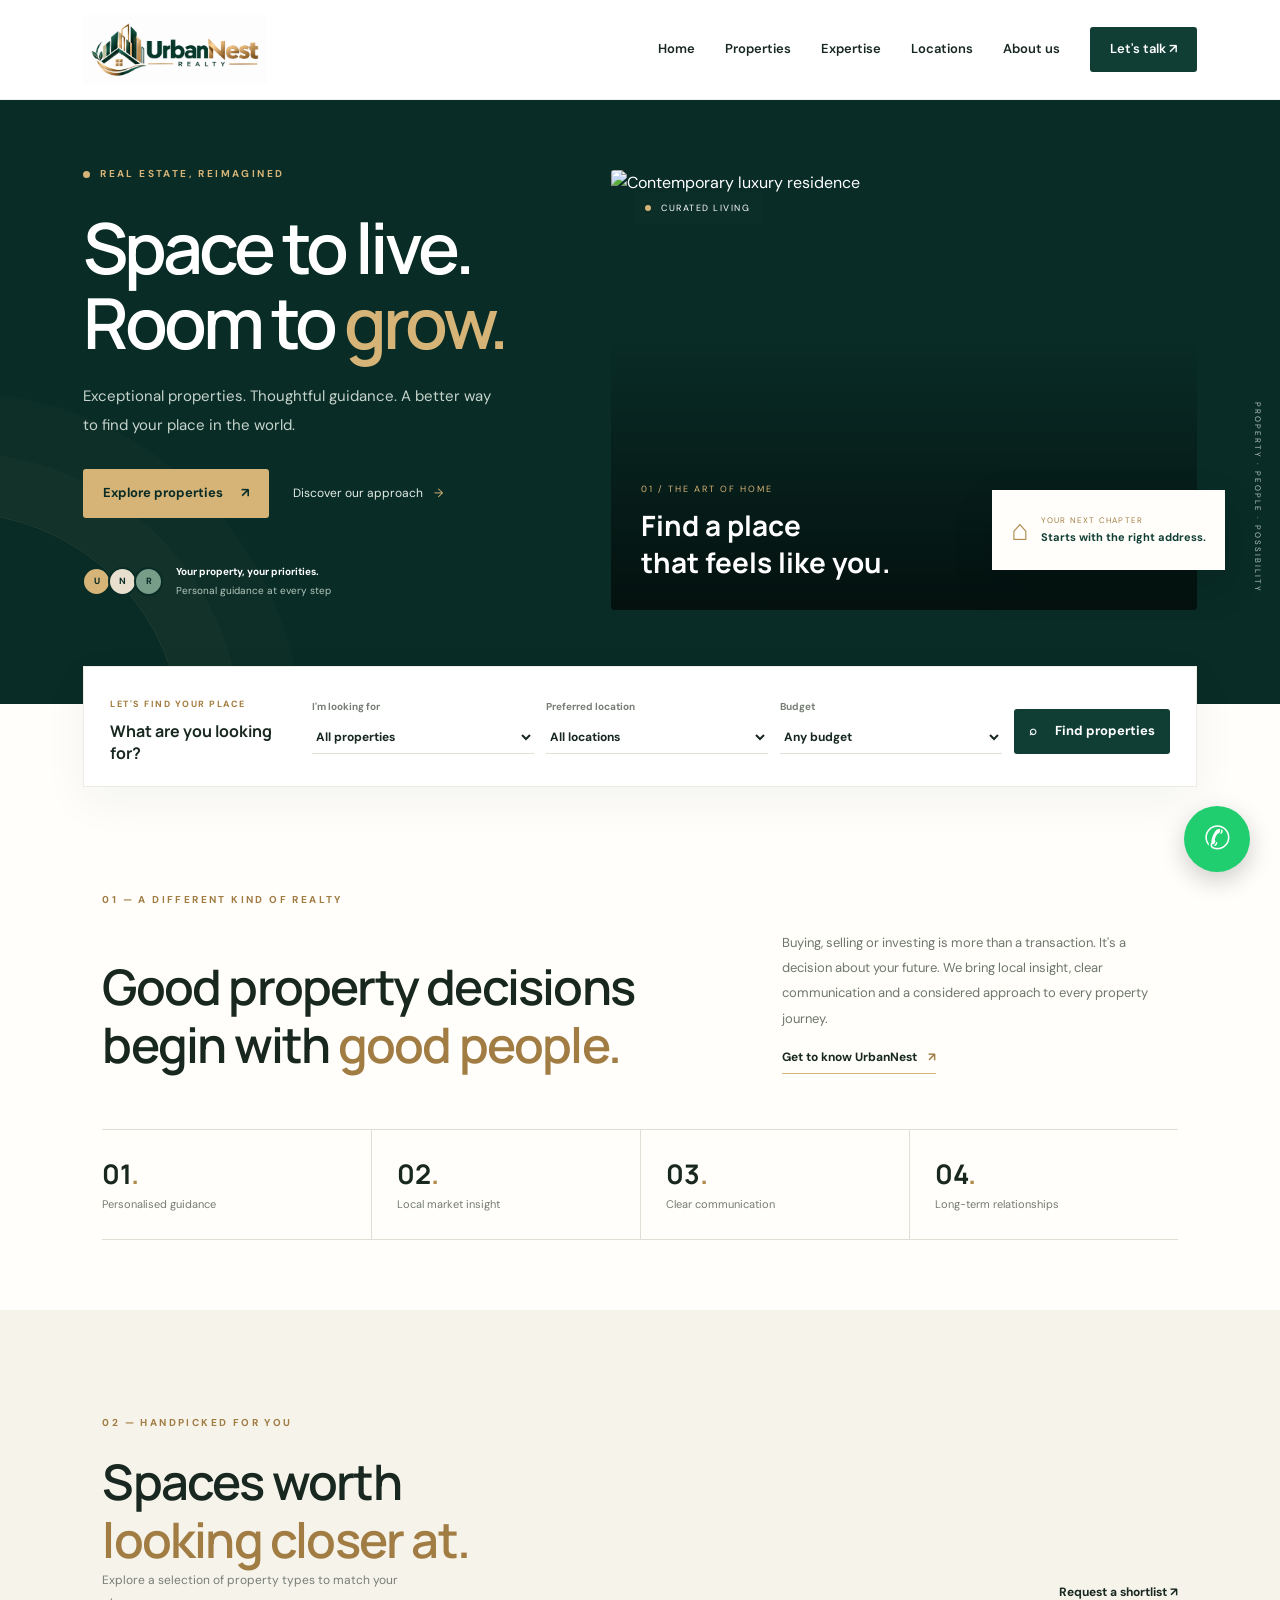
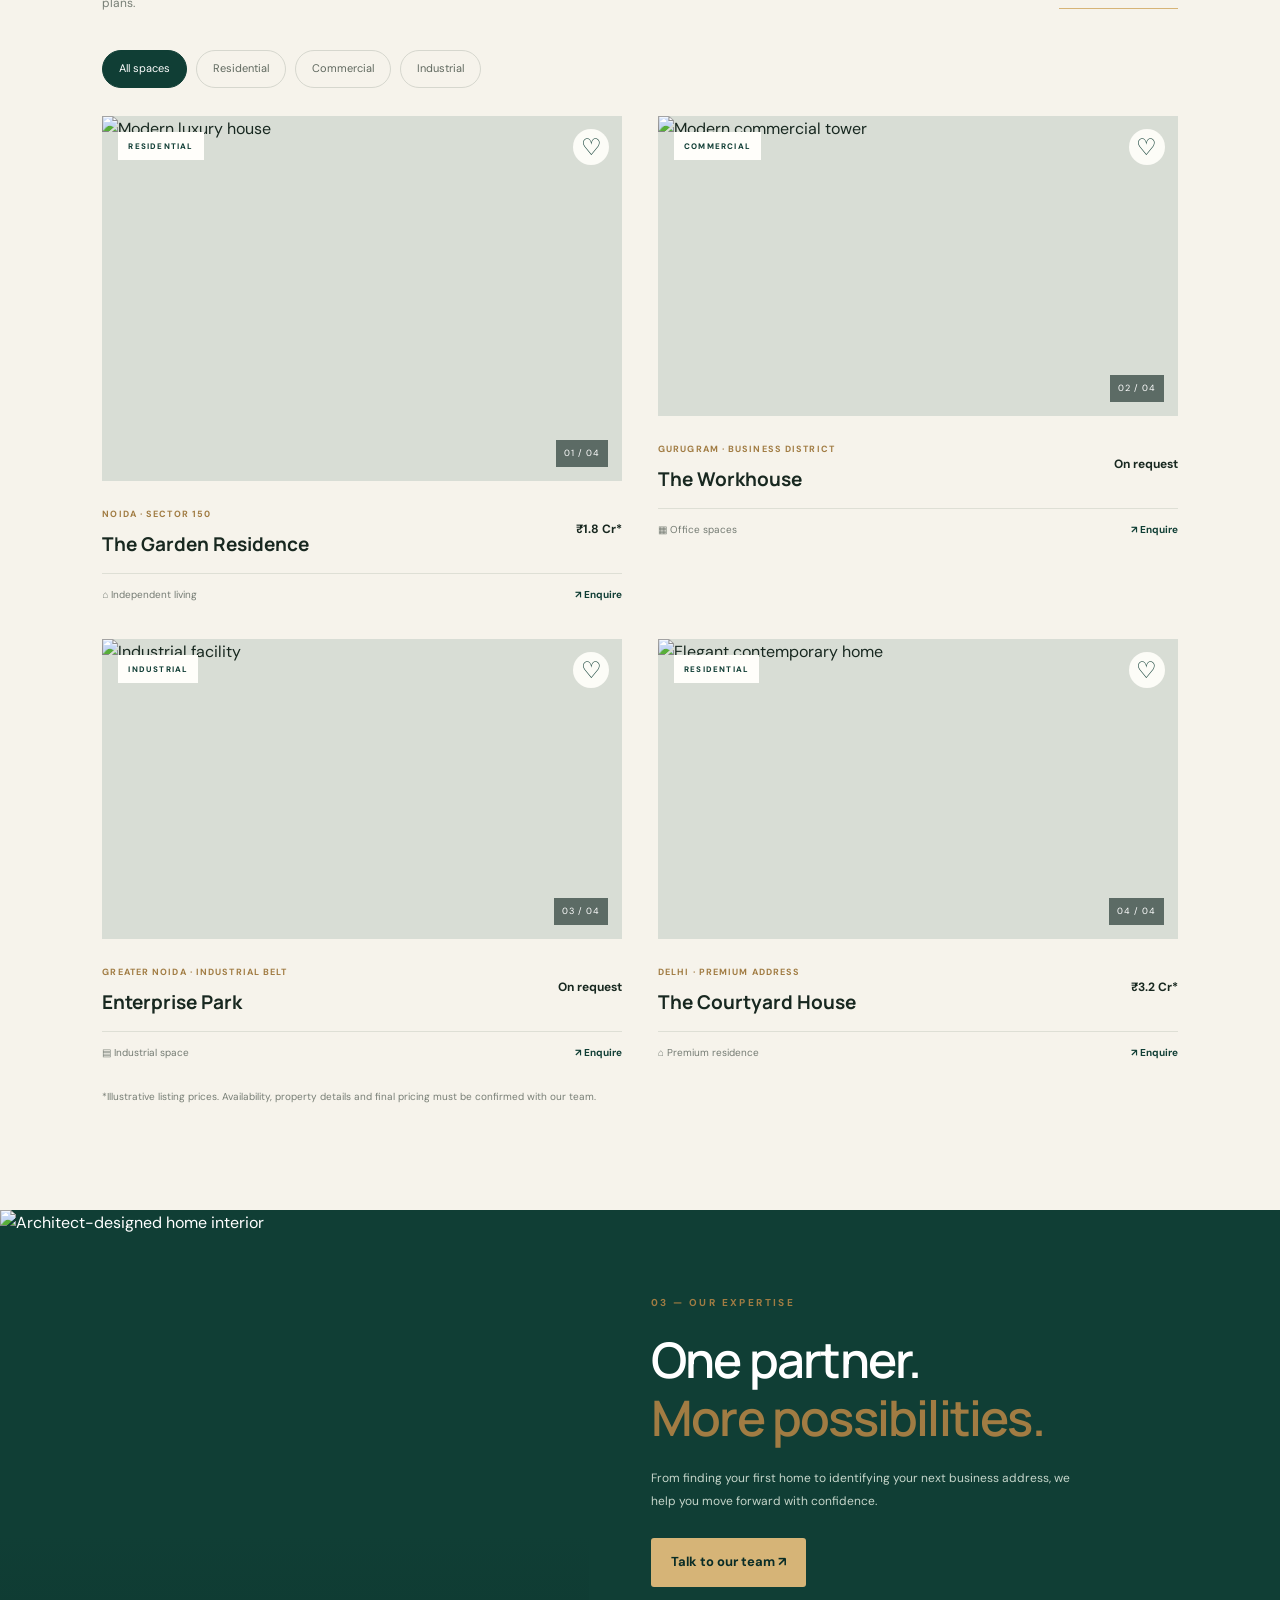
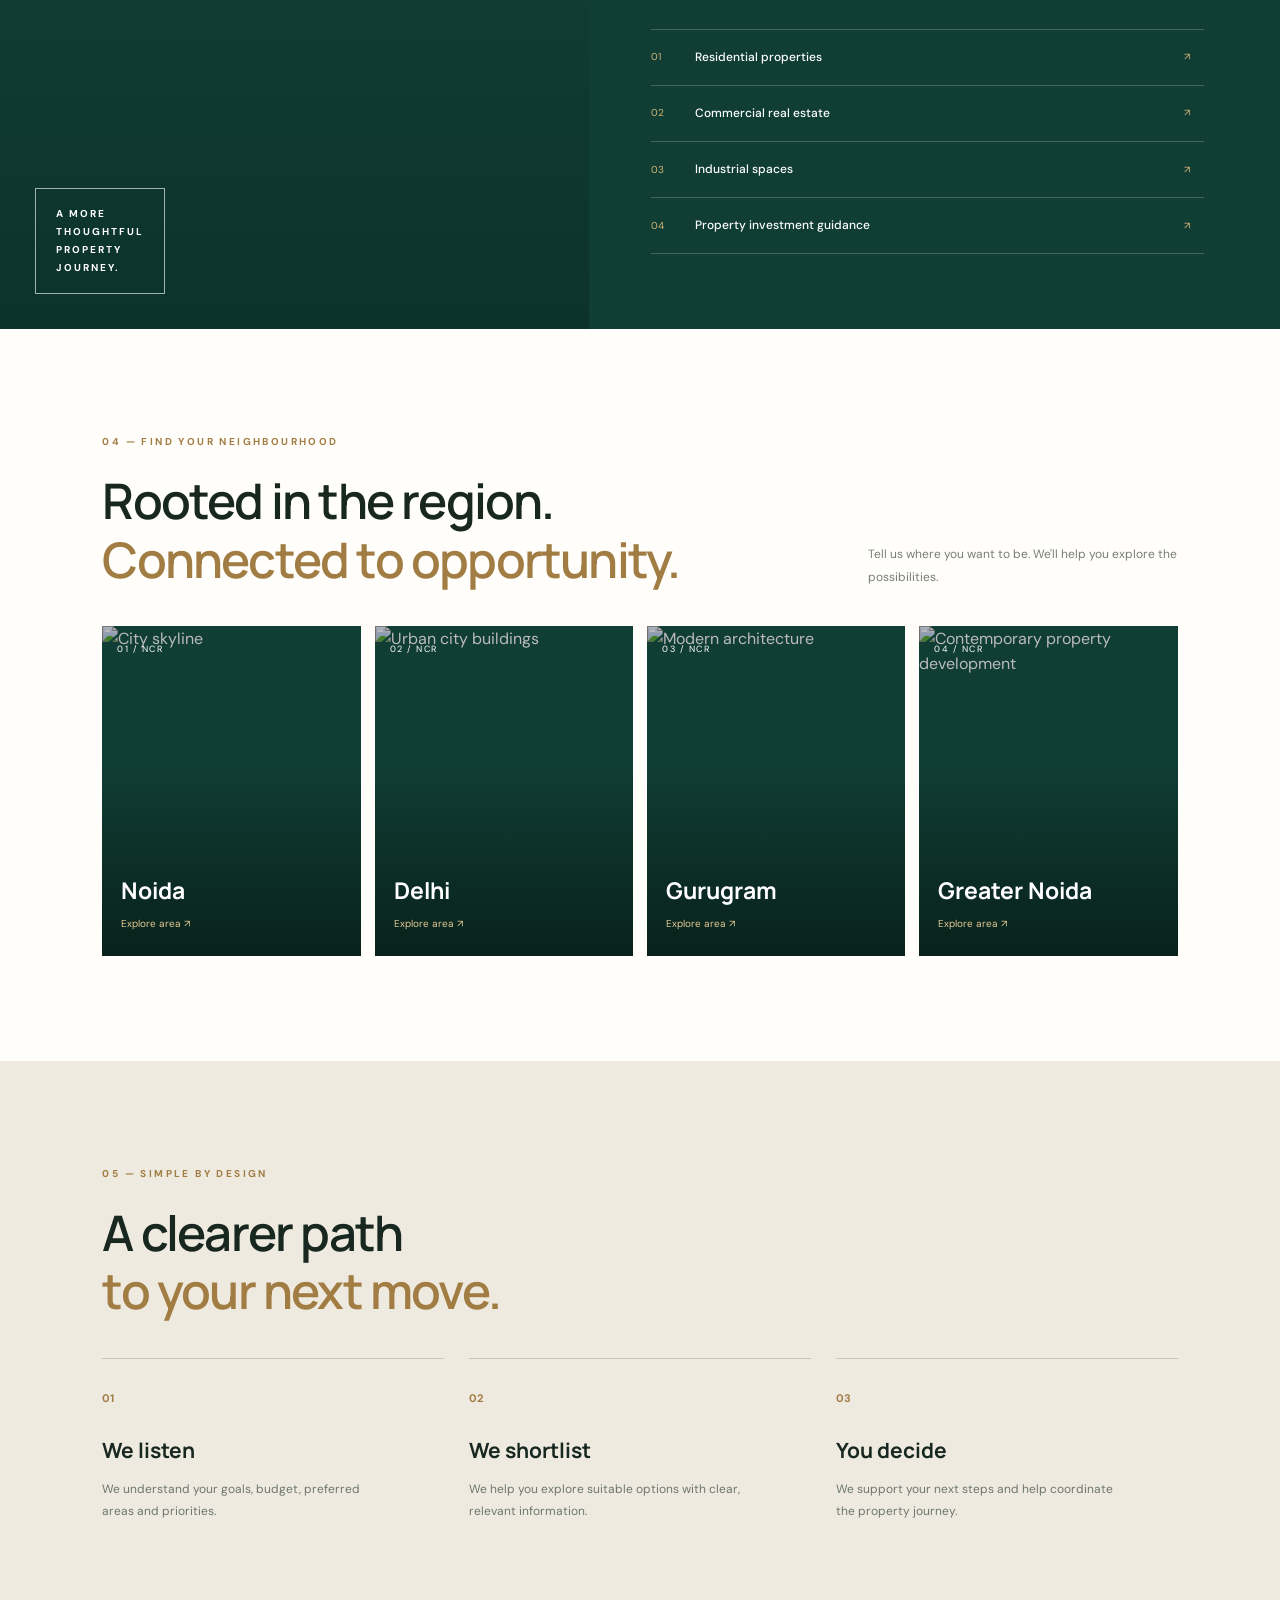
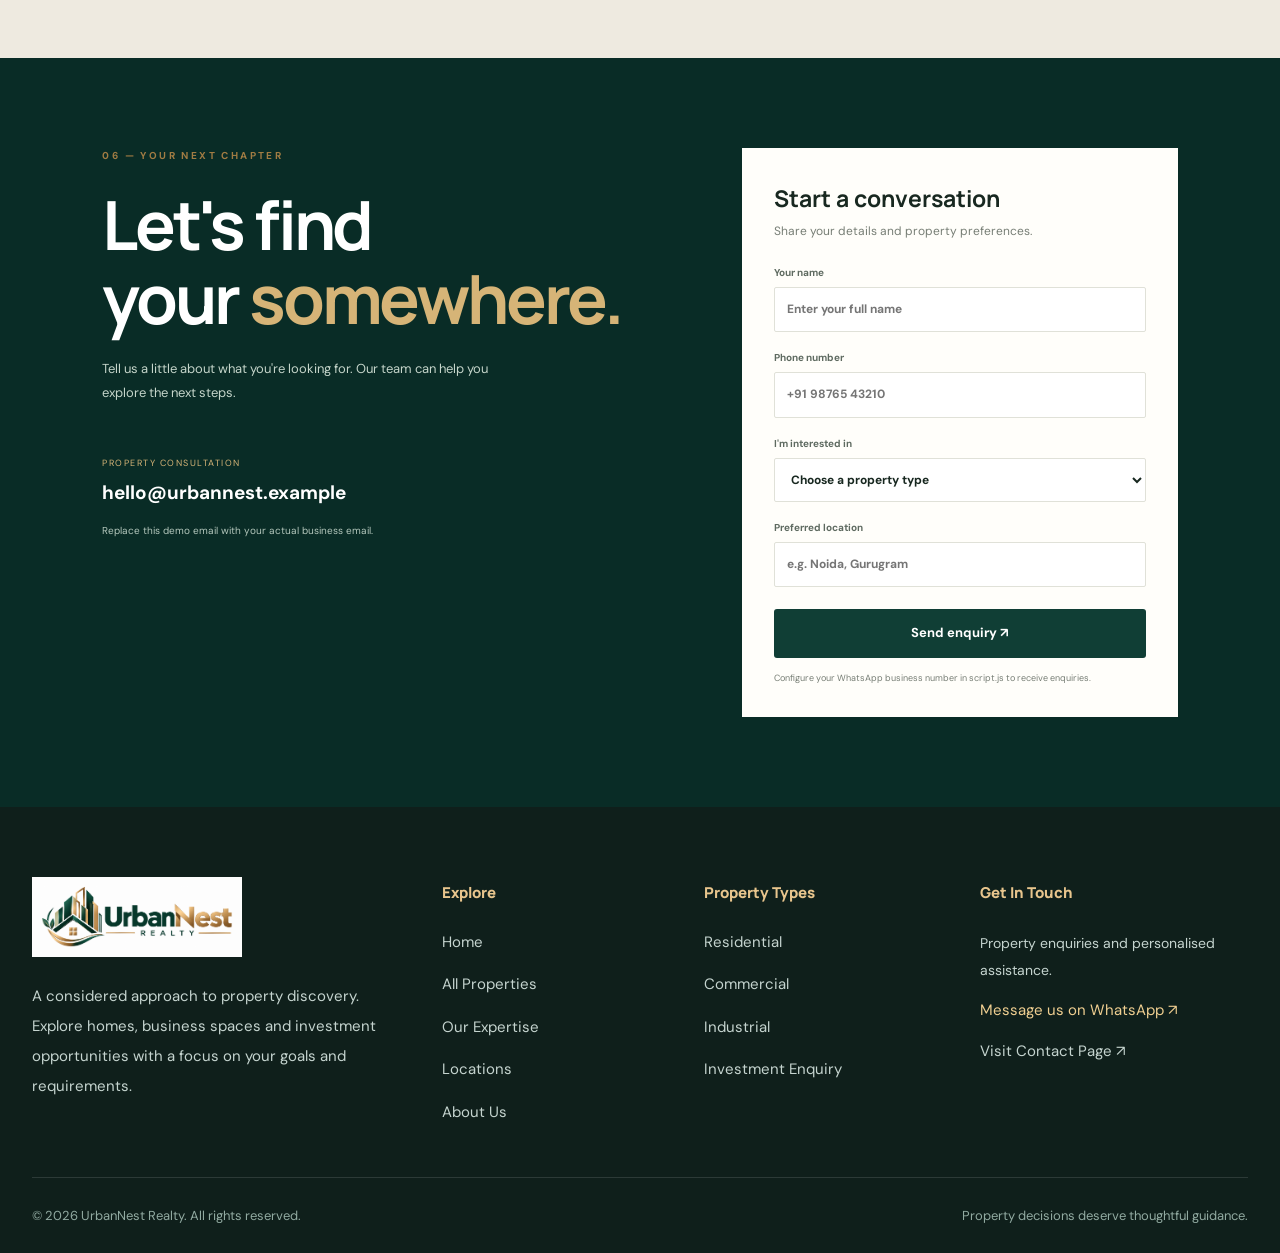
==== commit fe35152a: "update website" ====
--- a/index.html
+++ b/index.html
@@ -245,17 +245,24 @@
 </head>
 
 <body>
-
 <header class="header">
-  <a href="index.html#home" class="brand" aria-label="UrbanNest Realty Home">
-    <span class="brand-symbol">U<span>N</span></span>
-    <span class="brand-name">URBANNEST<small>REALTY &amp; ADVISORY</small></span>
-  </a>
-
-  <button class="menu-toggle" id="menuToggle" aria-label="Toggle navigation" aria-expanded="false" aria-controls="nav">☰</button>
+  
+<a href="index.html#home" class="brand" aria-label="UrbanNest Realty Home">
+  <img src="urbannest-logo.png" alt="UrbanNest Realty " class="brand-logo">
+</a>
+
+  <button
+    type="button"
+    class="menu-toggle"
+    id="menuToggle"
+    aria-label="Toggle navigation"
+    aria-expanded="false"
+    aria-controls="nav">
+    ☰
+  </button>
 
   <nav class="nav" id="nav">
-    <a href="index.html#home">Home</a>
+    <a href="index.html">Home</a>
     <a href="properties.html">Properties</a>
     <a href="expertise.html">Expertise</a>
     <a href="location.html">Locations</a>
@@ -632,13 +639,9 @@
 
       <!-- BRAND -->
       <div class="footer-brand">
-        <a href="index.html#home" class="brand" aria-label="UrbanNest Realty Home">
-          <span class="brand-symbol">U<span>N</span></span>
-          <span class="brand-name">
-            URBANNEST
-            <small>REALTY &amp; ADVISORY</small>
-          </span>
-        </a>
+       <a href="index.html#home" class="brand" aria-label="UrbanNest Realty Home">
+  <img src="urbannest-logo.png" alt="UrbanNest Realty " class="brand-logo">
+</a>
 
         <p class="footer-about">
           A considered approach to property discovery.
@@ -708,7 +711,7 @@
 <div class="toast" id="toast" role="status" aria-live="polite"></div>
 
 <!-- EXISTING JAVASCRIPT -->
-<script src="script.js"></script>
+<script src="script.js" defer></script>
 
 <script>
   document.getElementById("currentYear").textContent =
--- a/style.css
+++ b/style.css
@@ -492,3 +492,307 @@
   .property-info { flex-direction: column; }
   .property-price { margin-top: 0; }
 }
+
+/* UrbanNest mobile navigation fix */
+@media (max-width: 768px) {
+  #menuToggle {
+    display: inline-flex;
+    align-items: center;
+    justify-content: center;
+    position: relative;
+    z-index: 10001;
+    cursor: pointer;
+    pointer-events: auto;
+    touch-action: manipulation;
+  }
+
+  #nav {
+    display: none;
+  }
+
+  #nav.open {
+    display: flex;
+    flex-direction: column;
+    position: absolute;
+    top: 100%;
+    left: 0;
+    right: 0;
+    width: 100%;
+    height: auto;
+    max-height: calc(100vh - 80px);
+    overflow-y: auto;
+    background: #ffffff;
+    padding: 20px;
+    gap: 18px;
+    z-index: 10000;
+    box-shadow: 0 8px 20px rgba(0, 0, 0, 0.12);
+  }
+
+  #nav.open a {
+    display: block;
+    width: 100%;
+    padding: 10px 0;
+    color: #123b2a;
+    text-decoration: none;
+  }
+}
+
+/* ===== FIX URBANNEST HEADER LOGO ===== */
+
+.header {
+  min-height: 100px;
+  height: 100px;
+  padding: 0 6.5%;
+  display: flex;
+  align-items: center;
+  justify-content: space-between;
+  gap: 28px;
+  position: relative;
+  z-index: 1000;
+  box-sizing: border-box;
+  background: #ffffff;
+}
+
+.header > .brand {
+  display: flex;
+  align-items: center;
+  flex: 0 1 auto;
+  width: 230px;
+  min-width: 0;
+  max-width: 230px;
+  height: 78px;
+  overflow: hidden;
+  margin: 0;
+  padding: 0;
+  text-decoration: none;
+}
+
+.header .brand-logo {
+  display: block;
+  width: 100% !important;
+  max-width: 100% !important;
+  height: 100% !important;
+  max-height: 78px !important;
+  object-fit: contain;
+  object-position: left center;
+  flex-shrink: 0;
+}
+
+/* Navigation alignment */
+.header .nav {
+  display: flex;
+  align-items: center;
+  justify-content: flex-end;
+  gap: 30px;
+  margin-left: auto;
+}
+
+/* Footer logo remains independent */
+.footer .brand {
+  display: inline-flex;
+  align-items: center;
+  width: auto;
+  height: auto;
+  max-width: 100%;
+  overflow: visible;
+}
+
+.footer .brand-logo {
+  display: block;
+  width: 230px !important;
+  max-width: 100% !important;
+  height: auto !important;
+  max-height: none !important;
+  object-fit: contain;
+}
+
+/* Mobile responsive header */
+@media (max-width: 768px) {
+  .header {
+    height: 82px;
+    min-height: 82px;
+    padding: 0 18px;
+    gap: 12px;
+  }
+
+  .header > .brand {
+    width: 175px;
+    max-width: 175px;
+    height: 62px;
+  }
+
+  .header .brand-logo {
+    max-height: 62px !important;
+  }
+
+  .header .menu-toggle {
+    display: block;
+    flex-shrink: 0;
+    position: relative;
+    z-index: 1002;
+  }
+
+  .header .nav {
+    position: absolute;
+    top: 100%;
+    left: 0;
+    right: 0;
+    width: 100%;
+    margin: 0;
+    padding: 20px;
+    display: none;
+    flex-direction: column;
+    align-items: stretch;
+    gap: 0;
+    background: #ffffff;
+    box-shadow: 0 12px 24px rgba(0, 0, 0, 0.12);
+    box-sizing: border-box;
+    z-index: 1001;
+  }
+
+  .header .nav.open {
+    display: flex;
+  }
+
+  .header .nav a {
+    padding: 14px 8px;
+  }
+
+  .footer .brand-logo {
+    width: 210px !important;
+  }
+}
+
+/* FIX: UrbanNest logo size on ALL pages */
+.header .brand {
+  display: flex !important;
+  width: 220px !important;
+  max-width: 220px !important;
+  height: 70px !important;
+  max-height: 70px !important;
+  overflow: hidden !important;
+  flex-shrink: 0 !important;
+  align-items: center !important;
+}
+
+.header .brand-logo {
+  display: block !important;
+  width: 220px !important;
+  max-width: 220px !important;
+  height: 70px !important;
+  max-height: 70px !important;
+  object-fit: contain !important;
+  object-position: left center !important;
+}
+
+/* Footer logo */
+.footer .brand-logo {
+  width: 210px !important;
+  max-width: 100% !important;
+  height: auto !important;
+  max-height: none !important;
+}
+
+@media (max-width: 768px) {
+  .header .brand {
+    width: 165px !important;
+    max-width: 165px !important;
+    height: 55px !important;
+    max-height: 55px !important;
+  }
+
+  .header .brand-logo {
+    width: 165px !important;
+    max-width: 165px !important;
+    height: 55px !important;
+    max-height: 55px !important;
+  }
+}
+
+/* UrbanNest logo size fix - all pages */
+.header > .brand {
+  display: flex !important;
+  align-items: center !important;
+  width: 210px !important;
+  max-width: 210px !important;
+  height: 70px !important;
+  max-height: 70px !important;
+  flex: 0 0 210px !important;
+  overflow: hidden !important;
+  padding: 0 !important;
+  margin: 0 !important;
+  box-sizing: border-box !important;
+}
+
+.header > .brand img.brand-logo {
+  display: block !important;
+  width: 100% !important;
+  max-width: 100% !important;
+  height: 100% !important;
+  max-height: 70px !important;
+  object-fit: contain !important;
+  object-position: left center !important;
+}
+
+/* Keep header and navigation aligned */
+.header {
+  display: flex;
+  align-items: center;
+}
+
+/* Mobile logo */
+@media (max-width: 768px) {
+  .header > .brand {
+    width: 160px !important;
+    max-width: 160px !important;
+    height: 55px !important;
+    max-height: 55px !important;
+    flex-basis: 160px !important;
+  }
+
+  .header > .brand img.brand-logo {
+    max-height: 55px !important;
+  }
+}
+
+/* FIX: Align property images evenly */
+.property-grid {
+  display: grid;
+  grid-template-columns: repeat(2, minmax(0, 1fr));
+  align-items: start;
+  gap: 36px;
+}
+
+.property-card {
+  align-self: start;
+  min-width: 0;
+  margin: 0;
+}
+
+.property-image-wrap {
+  width: 100%;
+  height: 420px;
+  position: relative;
+  overflow: hidden;
+}
+
+.property-image-wrap img {
+  display: block;
+  width: 100%;
+  height: 100%;
+  object-fit: cover;
+  object-position: center;
+}
+
+@media (max-width: 768px) {
+  .property-grid {
+    grid-template-columns: 1fr;
+    gap: 28px;
+  }
+
+  .property-image-wrap {
+    height: 300px;
+  }
+}
+
+
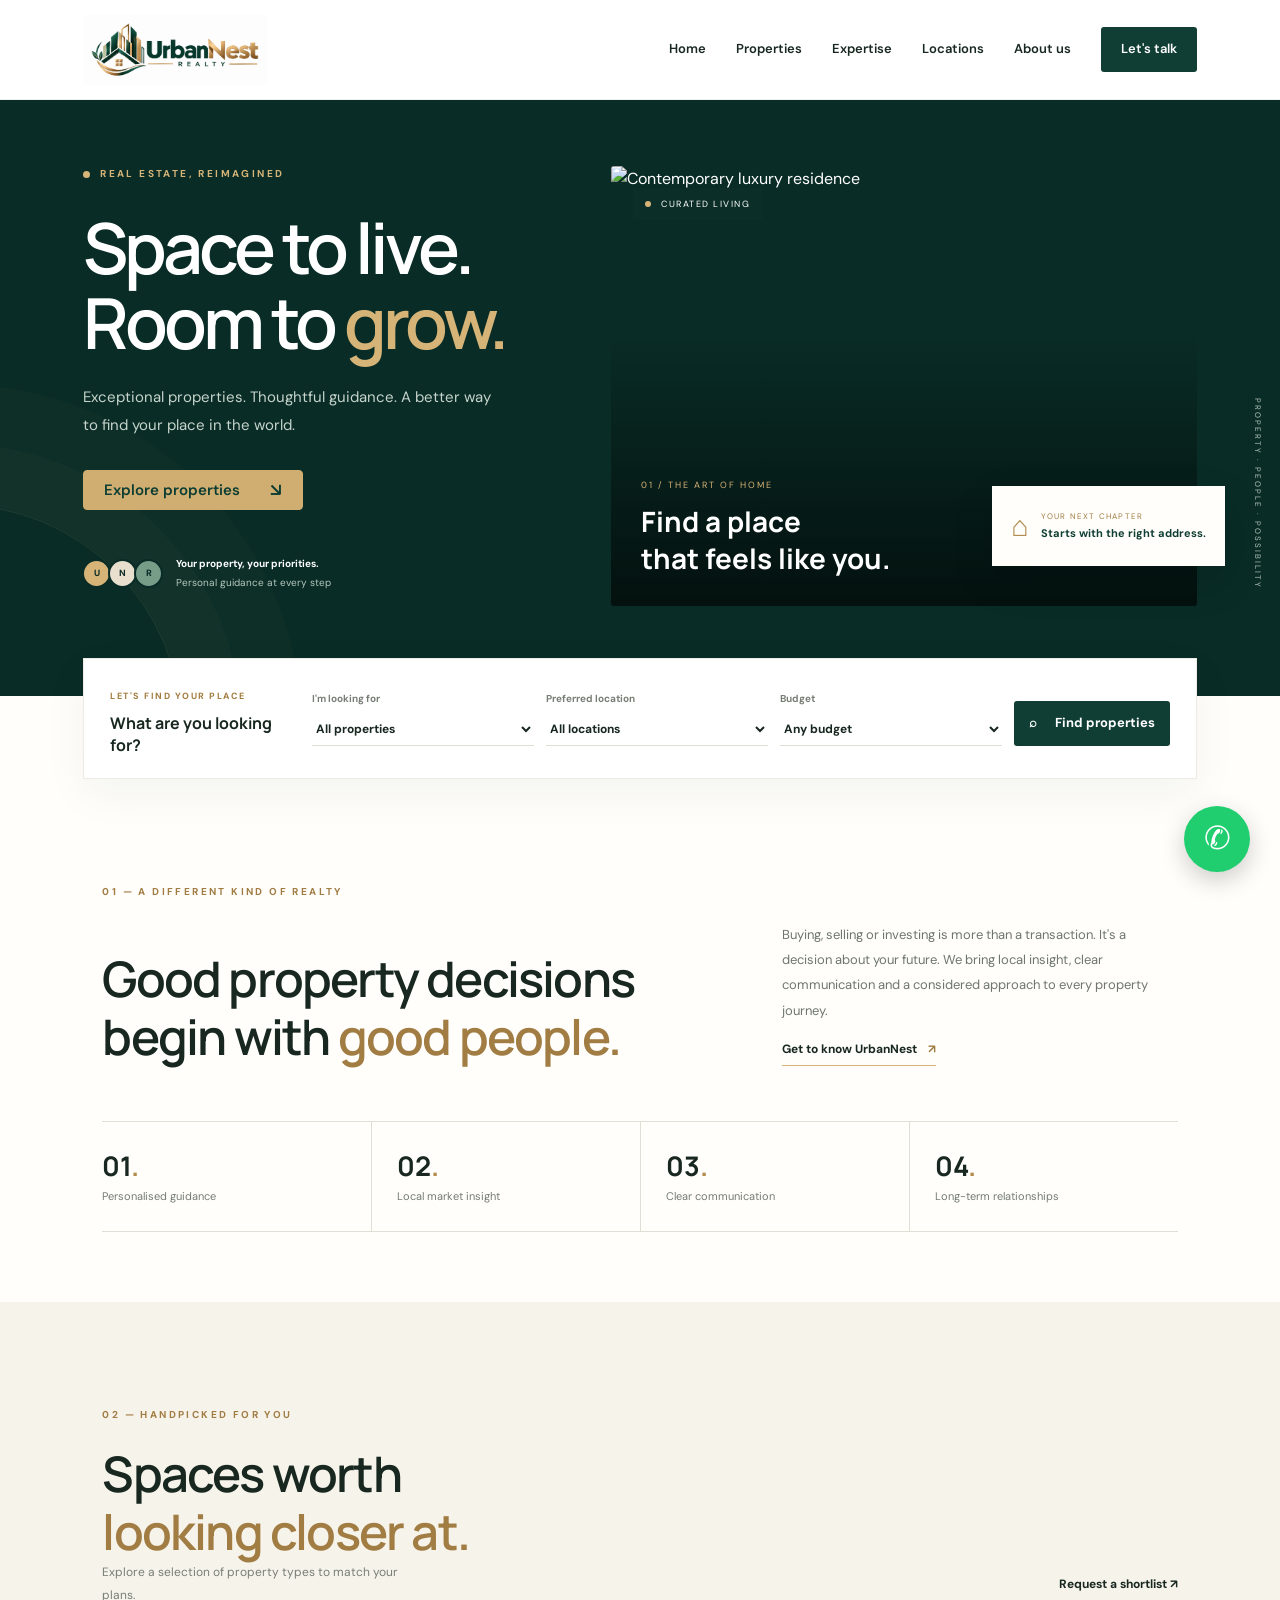
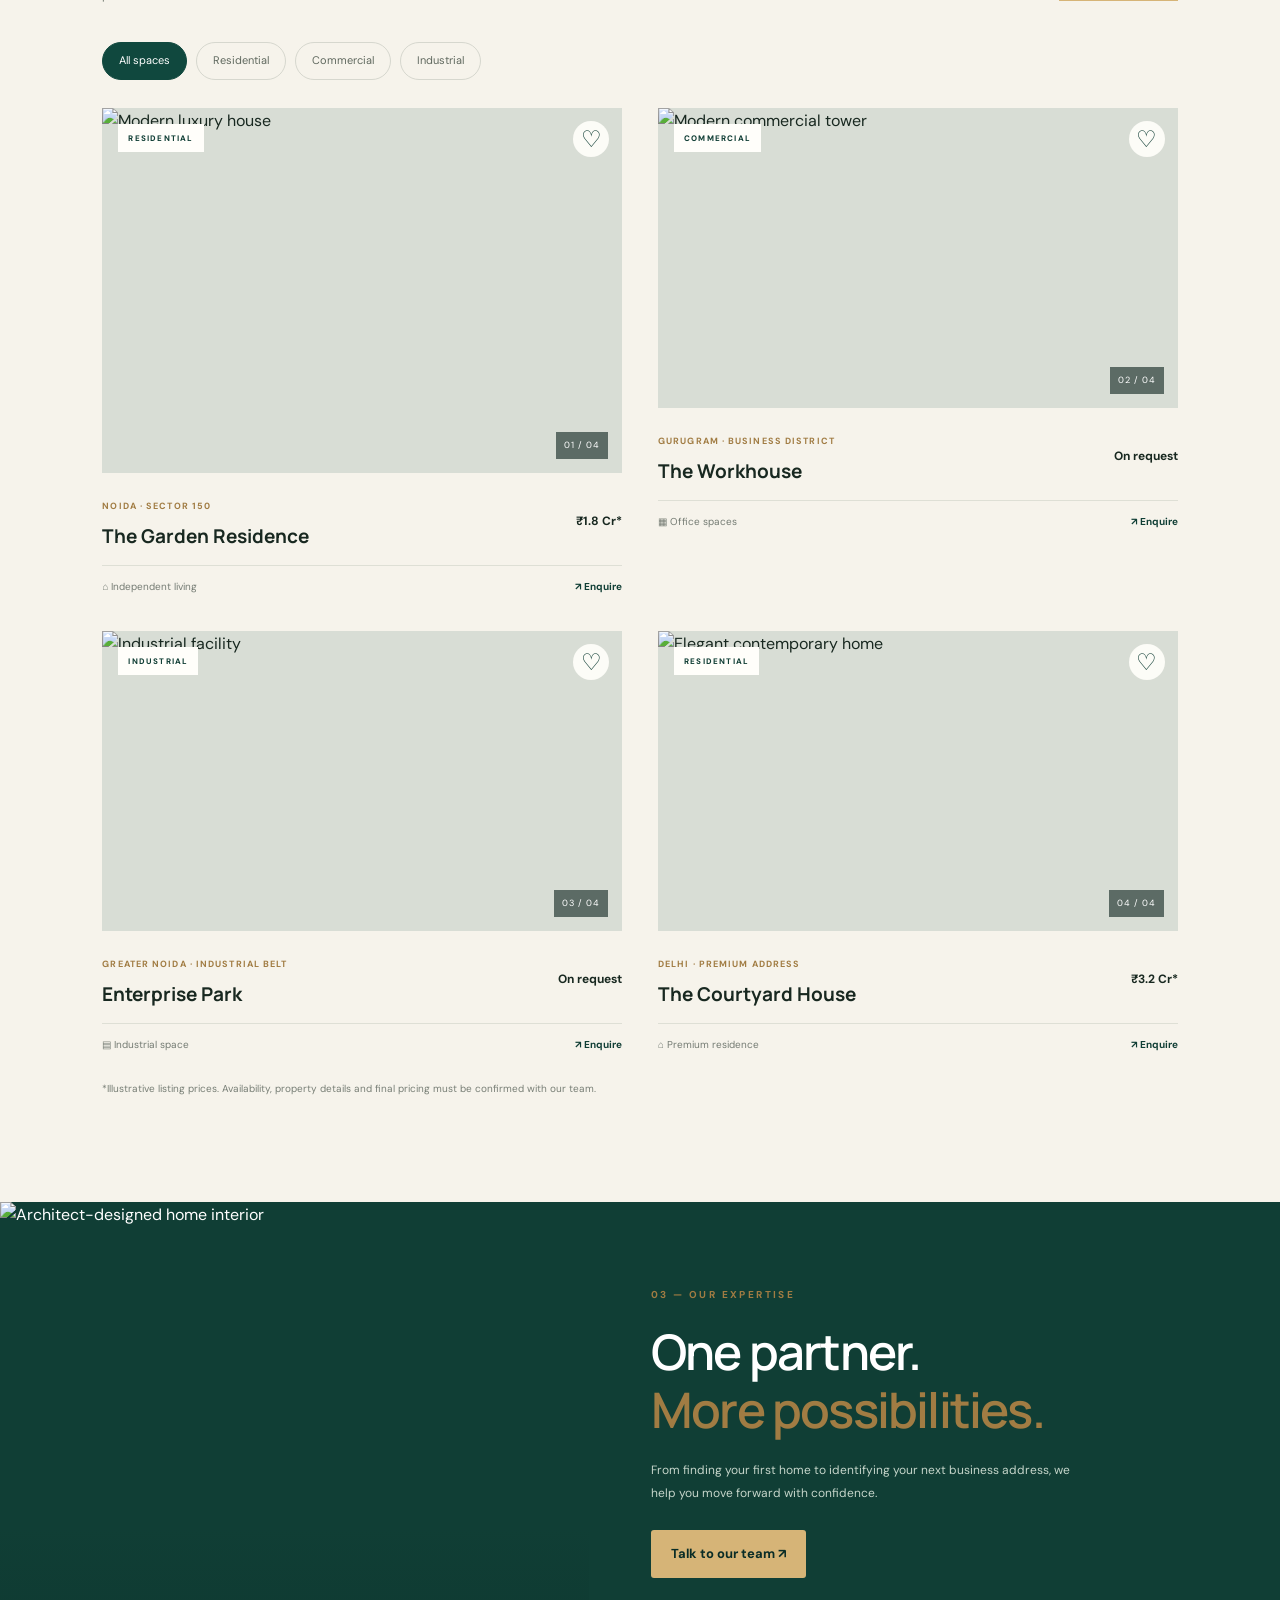
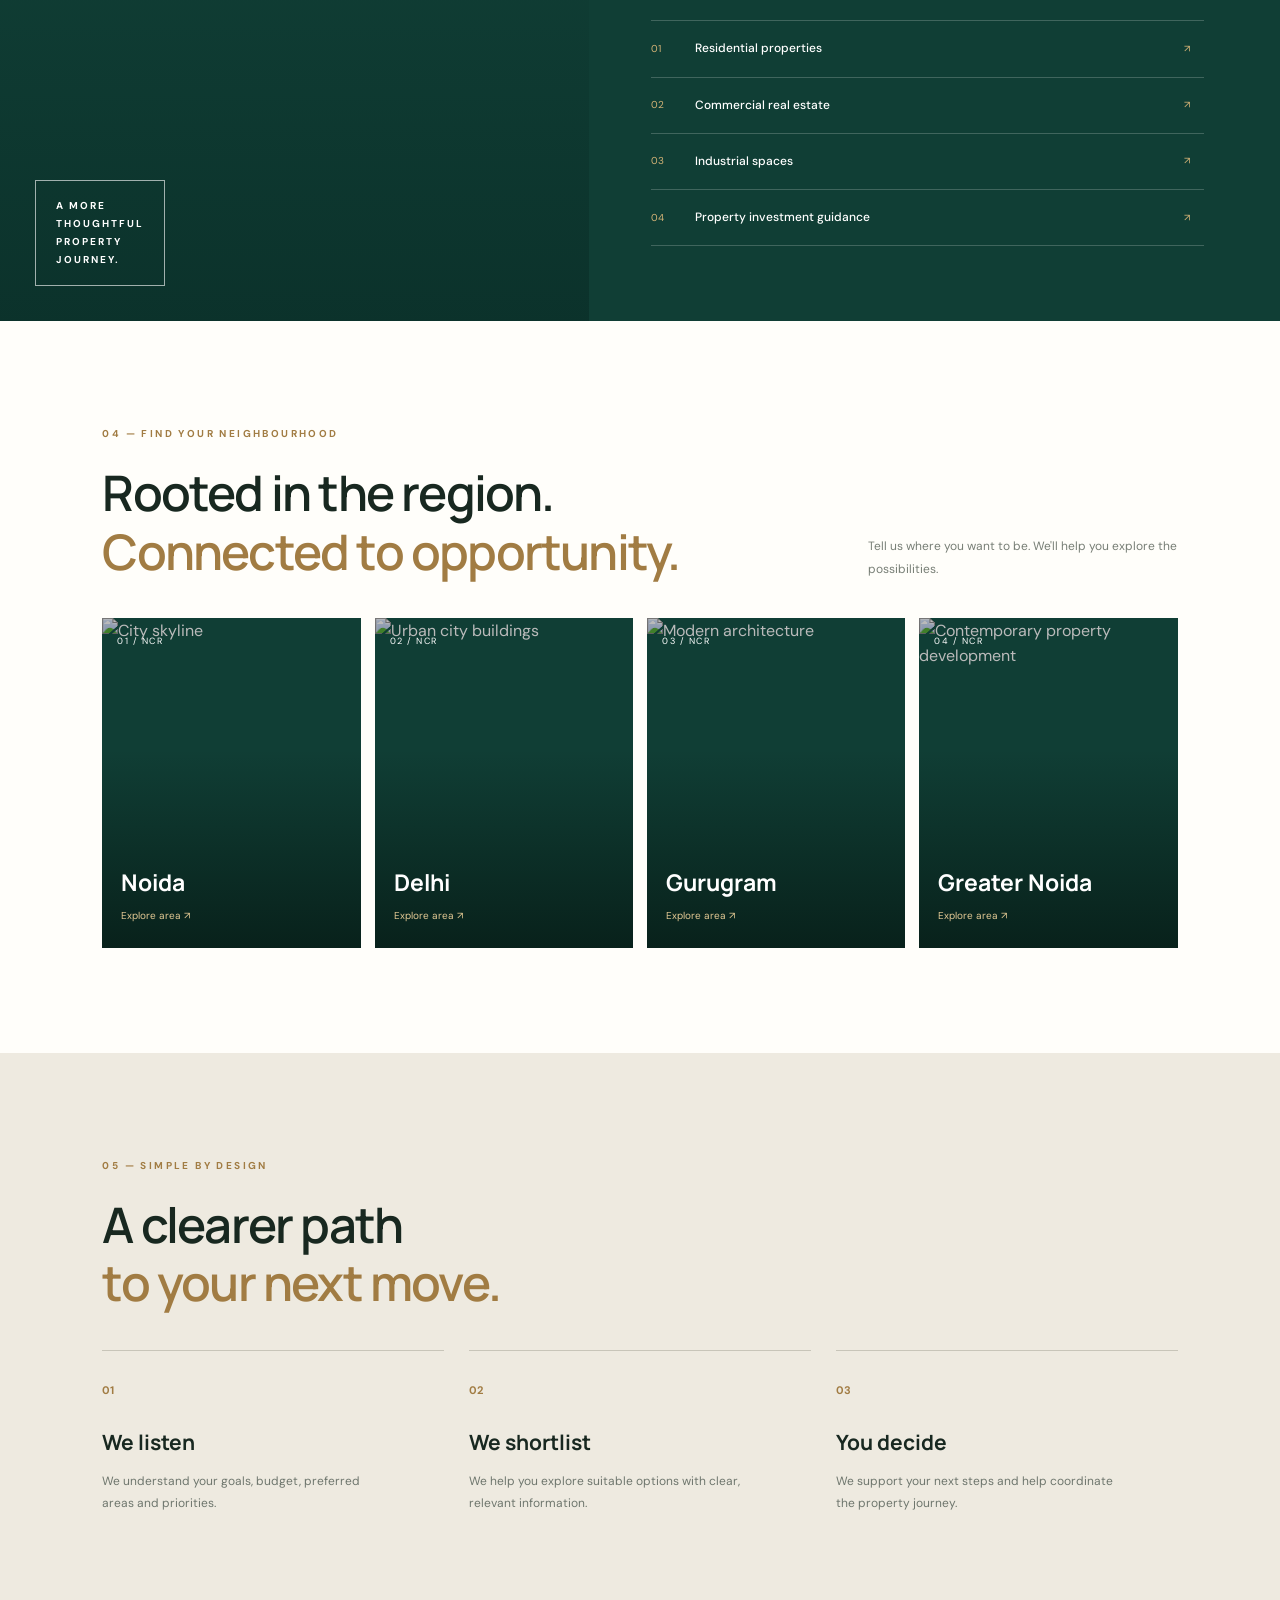
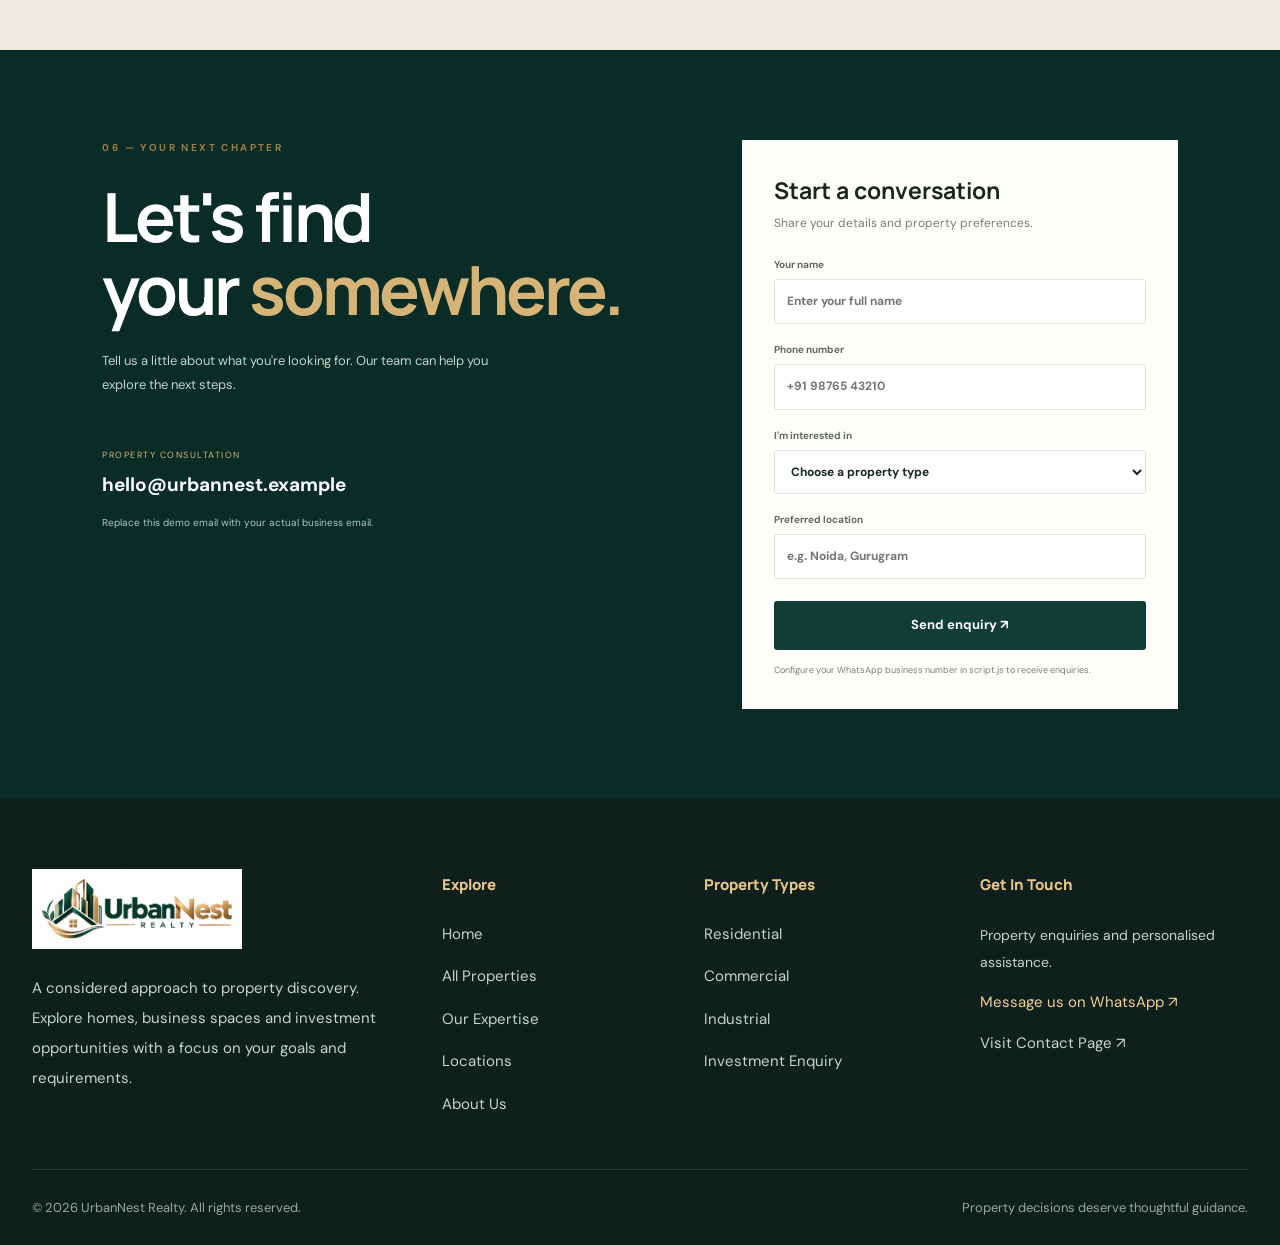
==== commit bba6e541: "update website" ====
--- a/index.html
+++ b/index.html
@@ -1,6 +1,6 @@
-
 <!DOCTYPE html>
 <html lang="en">
+
 <head>
   <meta charset="UTF-8">
   <meta name="viewport" content="width=device-width, initial-scale=1.0">
@@ -9,7 +9,9 @@
 
   <link rel="preconnect" href="https://fonts.googleapis.com">
   <link rel="preconnect" href="https://fonts.gstatic.com" crossorigin>
-  <link href="https://fonts.googleapis.com/css2?family=DM+Sans:wght@400;500;600;700&family=Manrope:wght@400;500;600;700;800&display=swap" rel="stylesheet">
+  <link
+    href="https://fonts.googleapis.com/css2?family=DM+Sans:wght@400;500;600;700&family=Manrope:wght@400;500;600;700;800&display=swap"
+    rel="stylesheet">
   <link rel="stylesheet" href="style.css">
 
   <style>
@@ -157,7 +159,7 @@
 
     .footer-bottom {
       min-height: 76px;
-      border-top: 1px solid rgba(255,255,255,.12);
+      border-top: 1px solid rgba(255, 255, 255, .12);
       display: flex;
       justify-content: space-between;
       align-items: center;
@@ -188,7 +190,7 @@
       color: #fff;
       font-size: 32px;
       text-decoration: none;
-      box-shadow: 0 8px 25px rgba(0,0,0,.2);
+      box-shadow: 0 8px 25px rgba(0, 0, 0, .2);
       transition: transform .25s ease;
     }
 
@@ -245,478 +247,573 @@
 </head>
 
 <body>
-<header class="header">
-  
-<a href="index.html#home" class="brand" aria-label="UrbanNest Realty Home">
-  <img src="urbannest-logo.png" alt="UrbanNest Realty " class="brand-logo">
-</a>
-
-  <button
-    type="button"
-    class="menu-toggle"
-    id="menuToggle"
-    aria-label="Toggle navigation"
-    aria-expanded="false"
-    aria-controls="nav">
-    ☰
-  </button>
-
-  <nav class="nav" id="nav">
-    <a href="index.html">Home</a>
-    <a href="properties.html">Properties</a>
-    <a href="expertise.html">Expertise</a>
-    <a href="location.html">Locations</a>
-    <a href="about.html">About us</a>
-    <a class="nav-cta" href="#contact">Let's talk ↗</a>
-  </nav>
-</header>
-
-<main>
-
-  <!-- HERO -->
-  <section class="hero" id="home">
-    <div class="hero-copy">
-      <div class="eyebrow"><span></span> REAL ESTATE, REIMAGINED</div>
-      <h1>Space to live.<br>Room to <em>grow.</em></h1>
-
-      <p class="hero-description">
-        Exceptional properties. Thoughtful guidance. A better way to find
-        your place in the world.
+  <header class="header">
+
+    <a href="index.html#home" class="brand" aria-label="UrbanNest Realty Home">
+      <img src="urbannest-logo.png" alt="UrbanNest Realty " class="brand-logo">
+    </a>
+
+    <button type="button" class="menu-toggle" id="menuToggle" aria-label="Toggle navigation" aria-expanded="false"
+      aria-controls="nav">
+      ☰
+    </button>
+
+    <nav class="nav" id="nav">
+      <a href="index.html">Home</a>
+      <a href="properties.html">Properties</a>
+      <a href="expertise.html">Expertise</a>
+      <a href="location.html">Locations</a>
+      <a href="about.html">About us</a>
+      <a class="nav-cta" href="lets.html">Let's talk </a>
+    </nav>
+  </header>
+
+  <main>
+
+    <!-- HERO -->
+    <section class="hero" id="home">
+      <div class="hero-copy">
+        <div class="eyebrow"><span></span> REAL ESTATE, REIMAGINED</div>
+        <h1>Space to live.<br>Room to <em>grow.</em></h1>
+
+        <p class="hero-description">
+          Exceptional properties. Thoughtful guidance. A better way to find
+          your place in the world.
+        </p>
+
+        <div class="hero-actions">
+          <a href="properties.html#propertyListings" class="hero-cta">
+            Explore properties<span>↘</span>
+          </a>
+        </div>
+
+        <div class="hero-proof">
+          <div class="avatar-stack">
+            <span>U</span><span>N</span><span>R</span>
+          </div>
+          <div>
+            <strong>Your property, your priorities.</strong>
+            <small>Personal guidance at every step</small>
+          </div>
+        </div>
+      </div>
+
+      <div class="hero-visual">
+        <img src="https://images.unsplash.com/photo-1600596542815-ffad4c1539a9?auto=format&fit=crop&w=1400&q=85"
+          alt="Contemporary luxury residence">
+        <div class="image-label"><span class="live-dot"></span> CURATED LIVING</div>
+        <div class="hero-image-caption">
+          <span>01 / THE ART OF HOME</span>
+          <h2>Find a place<br>that feels like you.</h2>
+        </div>
+        <div class="floating-note">
+          <span class="note-icon">⌂</span>
+          <div>
+            <small>YOUR NEXT CHAPTER</small>
+            <strong>Starts with the right address.</strong>
+          </div>
+        </div>
+      </div>
+
+      <div class="hero-side-note">PROPERTY · PEOPLE · POSSIBILITY</div>
+    </section>
+
+    <!-- PROPERTY SEARCH -->
+    <section class="search-section" aria-label="Property search">
+      <div class="search-heading">
+        <span>LET'S FIND YOUR PLACE</span>
+        <p>What are you looking for?</p>
+      </div>
+
+      <form id="searchForm" class="search-form">
+        <label>I'm looking for
+          <select id="searchType">
+            <option value="all">All properties</option>
+            <option value="Residential">Residential</option>
+            <option value="Commercial">Commercial</option>
+            <option value="Industrial">Industrial</option>
+          </select>
+        </label>
+
+        <label>Preferred location
+          <select id="searchLocation">
+            <option value="all">All locations</option>
+            <option value="Noida">Noida</option>
+            <option value="Delhi">Delhi</option>
+            <option value="Gurugram">Gurugram</option>
+            <option value="Greater Noida">Greater Noida</option>
+          </select>
+        </label>
+
+        <label>Budget
+          <select id="searchBudget">
+            <option value="all">Any budget</option>
+            <option value="1">Under ₹1 Cr</option>
+            <option value="2">₹1–3 Cr</option>
+            <option value="3">Above ₹3 Cr</option>
+          </select>
+        </label>
+
+        <button class="button button-green search-button" type="submit">
+          <span>⌕</span> Find properties
+        </button>
+      </form>
+    </section>
+
+    <!-- ABOUT -->
+    <section class="intro section-pad" id="about">
+      <div class="section-kicker">01 — A DIFFERENT KIND OF REALTY</div>
+
+      <div class="intro-grid">
+        <h2>Good property decisions<br>begin with <em>good people.</em></h2>
+        <div class="intro-text">
+          <p>
+            Buying, selling or investing is more than a transaction. It's a
+            decision about your future. We bring local insight, clear
+            communication and a considered approach to every property journey.
+          </p>
+          <a href="about.html" class="under-link">Get to know UrbanNest <span>↗</span></a>
+        </div>
+      </div>
+
+      <div class="stats-row">
+        <div><strong>01<span>.</span></strong>
+          <p>Personalised guidance</p>
+        </div>
+        <div><strong>02<span>.</span></strong>
+          <p>Local market insight</p>
+        </div>
+        <div><strong>03<span>.</span></strong>
+          <p>Clear communication</p>
+        </div>
+        <div><strong>04<span>.</span></strong>
+          <p>Long-term relationships</p>
+        </div>
+      </div>
+    </section>
+
+    <!-- PROPERTIES -->
+    <section class="property-section section-pad" id="properties">
+      <div class="section-kicker">02 — HANDPICKED FOR YOU</div>
+
+      <div class="section-heading">
+        <div>
+          <h2>Spaces worth<br><em>looking closer at.</em></h2>
+          <p>Explore a selection of property types to match your plans.</p>
+        </div>
+        <a href="#contact" class="under-link">Request a shortlist ↗</a>
+      </div>
+
+      <div class="filter-bar" id="filterBar">
+        <button class="filter-btn active" data-filter="all">All spaces</button>
+        <button class="filter-btn" data-filter="Residential">Residential</button>
+        <button class="filter-btn" data-filter="Commercial">Commercial</button>
+        <button class="filter-btn" data-filter="Industrial">Industrial</button>
+      </div>
+
+      <div class="property-grid" id="propertyGrid">
+
+        <article class="property-card property-large" data-type="Residential" data-location="Noida" data-budget="2">
+          <div class="property-image">
+            <img src="https://images.unsplash.com/photo-1600607687939-ce8a6c25118c?auto=format&fit=crop&w=1200&q=85"
+              alt="Modern luxury house">
+            <span class="property-tag">RESIDENTIAL</span>
+            <button class="heart-btn" aria-label="Save property" aria-pressed="false">♡</button>
+            <span class="image-count">01 / 04</span>
+          </div>
+          <div class="property-info">
+            <div>
+              <span class="property-location">NOIDA · SECTOR 150</span>
+              <h3>The Garden Residence</h3>
+            </div>
+            <span class="property-price">₹1.8 Cr*</span>
+          </div>
+          <div class="property-meta"><span>⌂ Independent living</span><span>↗ Enquire</span></div>
+        </article>
+
+        <article class="property-card property-offset" data-type="Commercial" data-location="Gurugram" data-budget="3">
+          <div class="property-image">
+            <img src="https://images.unsplash.com/photo-1486406146926-c627a92ad1ab?auto=format&fit=crop&w=1000&q=85"
+              alt="Modern commercial tower">
+            <span class="property-tag">COMMERCIAL</span>
+            <button class="heart-btn" aria-label="Save property" aria-pressed="false">♡</button>
+            <span class="image-count">02 / 04</span>
+          </div>
+          <div class="property-info">
+            <div>
+              <span class="property-location">GURUGRAM · BUSINESS DISTRICT</span>
+              <h3>The Workhouse</h3>
+            </div>
+            <span class="property-price">On request</span>
+          </div>
+          <div class="property-meta"><span>▦ Office spaces</span><span>↗ Enquire</span></div>
+        </article>
+
+        <article class="property-card" data-type="Industrial" data-location="Greater Noida" data-budget="2">
+          <div class="property-image">
+            <img src="https://images.unsplash.com/photo-1581092160562-40aa08e78837?auto=format&fit=crop&w=1000&q=85"
+              alt="Industrial facility">
+            <span class="property-tag">INDUSTRIAL</span>
+            <button class="heart-btn" aria-label="Save property" aria-pressed="false">♡</button>
+            <span class="image-count">03 / 04</span>
+          </div>
+          <div class="property-info">
+            <div>
+              <span class="property-location">GREATER NOIDA · INDUSTRIAL BELT</span>
+              <h3>Enterprise Park</h3>
+            </div>
+            <span class="property-price">On request</span>
+          </div>
+          <div class="property-meta"><span>▤ Industrial space</span><span>↗ Enquire</span></div>
+        </article>
+
+        <article class="property-card property-offset" data-type="Residential" data-location="Delhi" data-budget="3">
+          <div class="property-image">
+            <img src="https://images.unsplash.com/photo-1600566753086-00f18fb6b3ea?auto=format&fit=crop&w=1000&q=85"
+              alt="Elegant contemporary home">
+            <span class="property-tag">RESIDENTIAL</span>
+            <button class="heart-btn" aria-label="Save property" aria-pressed="false">♡</button>
+            <span class="image-count">04 / 04</span>
+          </div>
+          <div class="property-info">
+            <div>
+              <span class="property-location">DELHI · PREMIUM ADDRESS</span>
+              <h3>The Courtyard House</h3>
+            </div>
+            <span class="property-price">₹3.2 Cr*</span>
+          </div>
+          <div class="property-meta"><span>⌂ Premium residence</span><span>↗ Enquire</span></div>
+        </article>
+
+      </div>
+
+      <p class="disclaimer">
+        *Illustrative listing prices. Availability, property details and final
+        pricing must be confirmed with our team.
       </p>
 
-      <div class="hero-actions">
-        <a href="#properties" class="button button-gold">Explore properties <span>↗</span></a>
-        <a href="#about" class="text-link">Discover our approach <span>→</span></a>
-      </div>
-
-      <div class="hero-proof">
-        <div class="avatar-stack">
-          <span>U</span><span>N</span><span>R</span>
-        </div>
+      <p id="noResults" class="no-results" hidden>
+        No matching properties. Try changing your filters or contact us for a
+        personalised shortlist.
+      </p>
+    </section>
+
+    <!-- EXPERTISE -->
+    <section class="expertise" id="expertise">
+      <div class="expertise-image">
+        <img src="https://images.unsplash.com/photo-1600607687920-4e2a09cf159d?auto=format&fit=crop&w=1200&q=85"
+          alt="Architect-designed home interior">
+        <div class="expertise-stamp">A MORE<br>THOUGHTFUL<br>PROPERTY<br>JOURNEY.</div>
+      </div>
+
+      <div class="expertise-copy">
+        <div class="section-kicker">03 — OUR EXPERTISE</div>
+        <h2>One partner.<br><em>More possibilities.</em></h2>
+        <p>
+          From finding your first home to identifying your next business
+          address, we help you move forward with confidence.
+        </p>
+        <a href="expertise.html" class="button button-gold">Talk to our team ↗</a>
+
+        <div class="expertise-list">
+          <div><span>01</span><strong>Residential properties</strong><span>↗</span></div>
+          <div><span>02</span><strong>Commercial real estate</strong><span>↗</span></div>
+          <div><span>03</span><strong>Industrial spaces</strong><span>↗</span></div>
+          <div><span>04</span><strong>Property investment guidance</strong><span>↗</span></div>
+        </div>
+      </div>
+    </section>
+
+    <!-- LOCATIONS -->
+    <section class="locations section-pad" id="locations">
+      <div class="section-kicker">04 — FIND YOUR NEIGHBOURHOOD</div>
+
+      <div class="section-heading">
         <div>
-          <strong>Your property, your priorities.</strong>
-          <small>Personal guidance at every step</small>
-        </div>
-      </div>
-    </div>
-
-    <div class="hero-visual">
-      <img src="https://images.unsplash.com/photo-1600596542815-ffad4c1539a9?auto=format&fit=crop&w=1400&q=85" alt="Contemporary luxury residence">
-      <div class="image-label"><span class="live-dot"></span> CURATED LIVING</div>
-      <div class="hero-image-caption">
-        <span>01 / THE ART OF HOME</span>
-        <h2>Find a place<br>that feels like you.</h2>
-      </div>
-      <div class="floating-note">
-        <span class="note-icon">⌂</span>
+          <h2>Rooted in the region.<br><em>Connected to opportunity.</em></h2>
+        </div>
+        <p>Tell us where you want to be. We'll help you explore the possibilities.</p>
+      </div>
+
+      <div class="location-grid">
+        <a class="location-card location-noida" href="#contact" data-city="Noida">
+          <img src="https://images.unsplash.com/photo-1480714378408-67cf0d13bc1b?auto=format&fit=crop&w=900&q=80"
+            alt="City skyline">
+          <span class="location-number">01 / NCR</span>
+          <div>
+            <h3>Noida</h3><span>Explore area ↗</span>
+          </div>
+        </a>
+
+        <a class="location-card" href="#contact" data-city="Delhi">
+          <img src="https://images.unsplash.com/photo-1519501025264-65ba15a82390?auto=format&fit=crop&w=900&q=80"
+            alt="Urban city buildings">
+          <span class="location-number">02 / NCR</span>
+          <div>
+            <h3>Delhi</h3><span>Explore area ↗</span>
+          </div>
+        </a>
+
+        <a class="location-card" href="#contact" data-city="Gurugram">
+          <img src="https://images.unsplash.com/photo-1511818966892-d7d671e672a2?auto=format&fit=crop&w=900&q=80"
+            alt="Modern architecture">
+          <span class="location-number">03 / NCR</span>
+          <div>
+            <h3>Gurugram</h3><span>Explore area ↗</span>
+          </div>
+        </a>
+
+        <a class="location-card" href="#contact" data-city="Greater Noida">
+          <img src="https://images.unsplash.com/photo-1449158743715-0a90ebb6d2d8?auto=format&fit=crop&w=900&q=80"
+            alt="Contemporary property development">
+          <span class="location-number">04 / NCR</span>
+          <div>
+            <h3>Greater Noida</h3><span>Explore area ↗</span>
+          </div>
+        </a>
+      </div>
+    </section>
+
+    <!-- CUSTOMER JOURNEY -->
+    <section class="journey section-pad">
+      <div class="section-kicker">05 — SIMPLE BY DESIGN</div>
+      <div class="section-heading">
+        <h2>A clearer path<br><em>to your next move.</em></h2>
+      </div>
+
+      <div class="journey-steps">
         <div>
-          <small>YOUR NEXT CHAPTER</small>
-          <strong>Starts with the right address.</strong>
-        </div>
-      </div>
-    </div>
-
-    <div class="hero-side-note">PROPERTY · PEOPLE · POSSIBILITY</div>
-  </section>
-
-  <!-- PROPERTY SEARCH -->
-  <section class="search-section" aria-label="Property search">
-    <div class="search-heading">
-      <span>LET'S FIND YOUR PLACE</span>
-      <p>What are you looking for?</p>
-    </div>
-
-    <form id="searchForm" class="search-form">
-      <label>I'm looking for
-        <select id="searchType">
-          <option value="all">All properties</option>
-          <option value="Residential">Residential</option>
-          <option value="Commercial">Commercial</option>
-          <option value="Industrial">Industrial</option>
-        </select>
-      </label>
-
-      <label>Preferred location
-        <select id="searchLocation">
-          <option value="all">All locations</option>
-          <option value="Noida">Noida</option>
-          <option value="Delhi">Delhi</option>
-          <option value="Gurugram">Gurugram</option>
-          <option value="Greater Noida">Greater Noida</option>
-        </select>
-      </label>
-
-      <label>Budget
-        <select id="searchBudget">
-          <option value="all">Any budget</option>
-          <option value="1">Under ₹1 Cr</option>
-          <option value="2">₹1–3 Cr</option>
-          <option value="3">Above ₹3 Cr</option>
-        </select>
-      </label>
-
-      <button class="button button-green search-button" type="submit">
-        <span>⌕</span> Find properties
-      </button>
-    </form>
-  </section>
-
-  <!-- ABOUT -->
-  <section class="intro section-pad" id="about">
-    <div class="section-kicker">01 — A DIFFERENT KIND OF REALTY</div>
-
-    <div class="intro-grid">
-      <h2>Good property decisions<br>begin with <em>good people.</em></h2>
-      <div class="intro-text">
+          <span>01</span>
+          <h3>We listen</h3>
+          <p>We understand your goals, budget, preferred areas and priorities.</p>
+        </div>
+        <div>
+          <span>02</span>
+          <h3>We shortlist</h3>
+          <p>We help you explore suitable options with clear, relevant information.</p>
+        </div>
+        <div>
+          <span>03</span>
+          <h3>You decide</h3>
+          <p>We support your next steps and help coordinate the property journey.</p>
+        </div>
+      </div>
+    </section>
+
+    <!-- CONTACT -->
+    <section class="contact-section" id="contact">
+      <div class="contact-copy">
+        <div class="section-kicker">06 — YOUR NEXT CHAPTER</div>
+        <h2>Let's find<br>your <em>somewhere.</em></h2>
         <p>
-          Buying, selling or investing is more than a transaction. It's a
-          decision about your future. We bring local insight, clear
-          communication and a considered approach to every property journey.
+          Tell us a little about what you're looking for. Our team can help you
+          explore the next steps.
         </p>
-        <a href="about.html" class="under-link">Get to know UrbanNest <span>↗</span></a>
-      </div>
-    </div>
-
-    <div class="stats-row">
-      <div><strong>01<span>.</span></strong><p>Personalised guidance</p></div>
-      <div><strong>02<span>.</span></strong><p>Local market insight</p></div>
-      <div><strong>03<span>.</span></strong><p>Clear communication</p></div>
-      <div><strong>04<span>.</span></strong><p>Long-term relationships</p></div>
-    </div>
-  </section>
-
-  <!-- PROPERTIES -->
-  <section class="property-section section-pad" id="properties">
-    <div class="section-kicker">02 — HANDPICKED FOR YOU</div>
-
-    <div class="section-heading">
-      <div>
-        <h2>Spaces worth<br><em>looking closer at.</em></h2>
-        <p>Explore a selection of property types to match your plans.</p>
-      </div>
-      <a href="#contact" class="under-link">Request a shortlist ↗</a>
-    </div>
-
-    <div class="filter-bar" id="filterBar">
-      <button class="filter-btn active" data-filter="all">All spaces</button>
-      <button class="filter-btn" data-filter="Residential">Residential</button>
-      <button class="filter-btn" data-filter="Commercial">Commercial</button>
-      <button class="filter-btn" data-filter="Industrial">Industrial</button>
-    </div>
-
-    <div class="property-grid" id="propertyGrid">
-
-      <article class="property-card property-large" data-type="Residential" data-location="Noida" data-budget="2">
-        <div class="property-image">
-          <img src="https://images.unsplash.com/photo-1600607687939-ce8a6c25118c?auto=format&fit=crop&w=1200&q=85" alt="Modern luxury house">
-          <span class="property-tag">RESIDENTIAL</span>
-          <button class="heart-btn" aria-label="Save property" aria-pressed="false">♡</button>
-          <span class="image-count">01 / 04</span>
-        </div>
-        <div class="property-info">
-          <div>
-            <span class="property-location">NOIDA · SECTOR 150</span>
-            <h3>The Garden Residence</h3>
-          </div>
-          <span class="property-price">₹1.8 Cr*</span>
-        </div>
-        <div class="property-meta"><span>⌂ Independent living</span><span>↗ Enquire</span></div>
-      </article>
-
-      <article class="property-card property-offset" data-type="Commercial" data-location="Gurugram" data-budget="3">
-        <div class="property-image">
-          <img src="https://images.unsplash.com/photo-1486406146926-c627a92ad1ab?auto=format&fit=crop&w=1000&q=85" alt="Modern commercial tower">
-          <span class="property-tag">COMMERCIAL</span>
-          <button class="heart-btn" aria-label="Save property" aria-pressed="false">♡</button>
-          <span class="image-count">02 / 04</span>
-        </div>
-        <div class="property-info">
-          <div>
-            <span class="property-location">GURUGRAM · BUSINESS DISTRICT</span>
-            <h3>The Workhouse</h3>
-          </div>
-          <span class="property-price">On request</span>
-        </div>
-        <div class="property-meta"><span>▦ Office spaces</span><span>↗ Enquire</span></div>
-      </article>
-
-      <article class="property-card" data-type="Industrial" data-location="Greater Noida" data-budget="2">
-        <div class="property-image">
-          <img src="https://images.unsplash.com/photo-1581092160562-40aa08e78837?auto=format&fit=crop&w=1000&q=85" alt="Industrial facility">
-          <span class="property-tag">INDUSTRIAL</span>
-          <button class="heart-btn" aria-label="Save property" aria-pressed="false">♡</button>
-          <span class="image-count">03 / 04</span>
-        </div>
-        <div class="property-info">
-          <div>
-            <span class="property-location">GREATER NOIDA · INDUSTRIAL BELT</span>
-            <h3>Enterprise Park</h3>
-          </div>
-          <span class="property-price">On request</span>
-        </div>
-        <div class="property-meta"><span>▤ Industrial space</span><span>↗ Enquire</span></div>
-      </article>
-
-      <article class="property-card property-offset" data-type="Residential" data-location="Delhi" data-budget="3">
-        <div class="property-image">
-          <img src="https://images.unsplash.com/photo-1600566753086-00f18fb6b3ea?auto=format&fit=crop&w=1000&q=85" alt="Elegant contemporary home">
-          <span class="property-tag">RESIDENTIAL</span>
-          <button class="heart-btn" aria-label="Save property" aria-pressed="false">♡</button>
-          <span class="image-count">04 / 04</span>
-        </div>
-        <div class="property-info">
-          <div>
-            <span class="property-location">DELHI · PREMIUM ADDRESS</span>
-            <h3>The Courtyard House</h3>
-          </div>
-          <span class="property-price">₹3.2 Cr*</span>
-        </div>
-        <div class="property-meta"><span>⌂ Premium residence</span><span>↗ Enquire</span></div>
-      </article>
-
-    </div>
-
-    <p class="disclaimer">
-      *Illustrative listing prices. Availability, property details and final
-      pricing must be confirmed with our team.
-    </p>
-
-    <p id="noResults" class="no-results" hidden>
-      No matching properties. Try changing your filters or contact us for a
-      personalised shortlist.
-    </p>
-  </section>
-
-  <!-- EXPERTISE -->
-  <section class="expertise" id="expertise">
-    <div class="expertise-image">
-      <img src="https://images.unsplash.com/photo-1600607687920-4e2a09cf159d?auto=format&fit=crop&w=1200&q=85" alt="Architect-designed home interior">
-      <div class="expertise-stamp">A MORE<br>THOUGHTFUL<br>PROPERTY<br>JOURNEY.</div>
-    </div>
-
-    <div class="expertise-copy">
-      <div class="section-kicker">03 — OUR EXPERTISE</div>
-      <h2>One partner.<br><em>More possibilities.</em></h2>
-      <p>
-        From finding your first home to identifying your next business
-        address, we help you move forward with confidence.
-      </p>
-      <a href="expertise.html" class="button button-gold">Talk to our team ↗</a>
-
-      <div class="expertise-list">
-        <div><span>01</span><strong>Residential properties</strong><span>↗</span></div>
-        <div><span>02</span><strong>Commercial real estate</strong><span>↗</span></div>
-        <div><span>03</span><strong>Industrial spaces</strong><span>↗</span></div>
-        <div><span>04</span><strong>Property investment guidance</strong><span>↗</span></div>
-      </div>
-    </div>
-  </section>
-
-  <!-- LOCATIONS -->
-  <section class="locations section-pad" id="locations">
-    <div class="section-kicker">04 — FIND YOUR NEIGHBOURHOOD</div>
-
-    <div class="section-heading">
-      <div>
-        <h2>Rooted in the region.<br><em>Connected to opportunity.</em></h2>
-      </div>
-      <p>Tell us where you want to be. We'll help you explore the possibilities.</p>
-    </div>
-
-    <div class="location-grid">
-      <a class="location-card location-noida" href="#contact" data-city="Noida">
-        <img src="https://images.unsplash.com/photo-1480714378408-67cf0d13bc1b?auto=format&fit=crop&w=900&q=80" alt="City skyline">
-        <span class="location-number">01 / NCR</span>
-        <div><h3>Noida</h3><span>Explore area ↗</span></div>
-      </a>
-
-      <a class="location-card" href="#contact" data-city="Delhi">
-        <img src="https://images.unsplash.com/photo-1519501025264-65ba15a82390?auto=format&fit=crop&w=900&q=80" alt="Urban city buildings">
-        <span class="location-number">02 / NCR</span>
-        <div><h3>Delhi</h3><span>Explore area ↗</span></div>
-      </a>
-
-      <a class="location-card" href="#contact" data-city="Gurugram">
-        <img src="https://images.unsplash.com/photo-1511818966892-d7d671e672a2?auto=format&fit=crop&w=900&q=80" alt="Modern architecture">
-        <span class="location-number">03 / NCR</span>
-        <div><h3>Gurugram</h3><span>Explore area ↗</span></div>
-      </a>
-
-      <a class="location-card" href="#contact" data-city="Greater Noida">
-        <img src="https://images.unsplash.com/photo-1449158743715-0a90ebb6d2d8?auto=format&fit=crop&w=900&q=80" alt="Contemporary property development">
-        <span class="location-number">04 / NCR</span>
-        <div><h3>Greater Noida</h3><span>Explore area ↗</span></div>
-      </a>
-    </div>
-  </section>
-
-  <!-- CUSTOMER JOURNEY -->
-  <section class="journey section-pad">
-    <div class="section-kicker">05 — SIMPLE BY DESIGN</div>
-    <div class="section-heading">
-      <h2>A clearer path<br><em>to your next move.</em></h2>
-    </div>
-
-    <div class="journey-steps">
-      <div>
-        <span>01</span>
-        <h3>We listen</h3>
-        <p>We understand your goals, budget, preferred areas and priorities.</p>
-      </div>
-      <div>
-        <span>02</span>
-        <h3>We shortlist</h3>
-        <p>We help you explore suitable options with clear, relevant information.</p>
-      </div>
-      <div>
-        <span>03</span>
-        <h3>You decide</h3>
-        <p>We support your next steps and help coordinate the property journey.</p>
-      </div>
-    </div>
-  </section>
-
-  <!-- CONTACT -->
-  <section class="contact-section" id="contact">
-    <div class="contact-copy">
-      <div class="section-kicker">06 — YOUR NEXT CHAPTER</div>
-      <h2>Let's find<br>your <em>somewhere.</em></h2>
-      <p>
-        Tell us a little about what you're looking for. Our team can help you
-        explore the next steps.
-      </p>
-
-      <div class="contact-details">
-        <span>PROPERTY CONSULTATION</span>
-        <a href="mailto:hello@urbannest.example">hello@urbannest.example</a>
-        <small>Replace this demo email with your actual business email.</small>
-      </div>
-    </div>
-
-    <form class="contact-form" id="contactForm">
-      <h3>Start a conversation</h3>
-      <p>Share your details and property preferences.</p>
-
-      <label>Your name
-        <input type="text" id="clientName" placeholder="Enter your full name" required>
-      </label>
-
-      <label>Phone number
-        <input type="tel" id="clientPhone" placeholder="+91 98765 43210"
-          pattern="[0-9+() -]{8,18}" required>
-      </label>
-
-      <label>I'm interested in
-        <select id="clientInterest" required>
-          <option value="">Choose a property type</option>
-          <option>Residential</option>
-          <option>Commercial</option>
-          <option>Industrial</option>
-          <option>Investment consultation</option>
-        </select>
-      </label>
-
-      <label>Preferred location
-        <input type="text" id="clientLocation" placeholder="e.g. Noida, Gurugram">
-      </label>
-
-      <button type="submit" class="button button-green">Send enquiry ↗</button>
-      <small class="form-note">
-        Configure your WhatsApp business number in script.js to receive enquiries.
-      </small>
-    </form>
-  </section>
-
-</main>
-
-<!-- ==========================================
+
+        <div class="contact-details">
+          <span>PROPERTY CONSULTATION</span>
+          <a href="mailto:hello@urbannest.example">hello@urbannest.example</a>
+          <small>Replace this demo email with your actual business email.</small>
+        </div>
+      </div>
+
+      <form class="contact-form" id="contactForm">
+        <h3>Start a conversation</h3>
+        <p>Share your details and property preferences.</p>
+
+        <label>Your name
+          <input type="text" id="clientName" placeholder="Enter your full name" required>
+        </label>
+
+        <label>Phone number
+          <input type="tel" id="clientPhone" placeholder="+91 98765 43210" pattern="[0-9+() -]{8,18}" required>
+        </label>
+
+        <label>I'm interested in
+          <select id="clientInterest" required>
+            <option value="">Choose a property type</option>
+            <option>Residential</option>
+            <option>Commercial</option>
+            <option>Industrial</option>
+            <option>Investment consultation</option>
+          </select>
+        </label>
+
+        <label>Preferred location
+          <input type="text" id="clientLocation" placeholder="e.g. Noida, Gurugram">
+        </label>
+
+        <button type="submit" class="button button-green">Send enquiry ↗</button>
+        <small class="form-note">
+          Configure your WhatsApp business number in script.js to receive enquiries.
+        </small>
+      </form>
+    </section>
+
+  </main>
+
+  <!-- ==========================================
      FOOTER — SCREENSHOT STYLE
 ========================================== -->
-<footer class="footer" id="footer">
-  <div class="container">
-
-    <div class="footer-grid">
-
-      <!-- BRAND -->
-      <div class="footer-brand">
-       <a href="index.html#home" class="brand" aria-label="UrbanNest Realty Home">
-  <img src="urbannest-logo.png" alt="UrbanNest Realty " class="brand-logo">
-</a>
-
-        <p class="footer-about">
-          A considered approach to property discovery.
-          Explore homes, business spaces and investment
-          opportunities with a focus on your goals and requirements.
-        </p>
-      </div>
-
-      <!-- EXPLORE -->
-      <div class="footer-column">
-        <h4>Explore</h4>
-        <div class="footer-links">
-          <a href="index.html#home">Home</a>
-          <a href="properties.html">All Properties</a>
-          <a href="expertise.html">Our Expertise</a>
-          <a href="location.html">Locations</a>
-          <a href="about.html">About Us</a>
-        </div>
-      </div>
-
-      <!-- PROPERTY TYPES -->
-      <div class="footer-column">
-        <h4>Property Types</h4>
-        <div class="footer-links">
-          <a href="properties.html">Residential</a>
-          <a href="properties.html">Commercial</a>
-          <a href="properties.html">Industrial</a>
-          <a href="index.html#contact">Investment Enquiry</a>
-        </div>
-      </div>
-
-      <!-- GET IN TOUCH -->
-      <div class="footer-column">
-        <h4>Get In Touch</h4>
-        <div class="footer-contact">
-          <p>Property enquiries and personalised assistance.</p>
-          <a href="#" id="footerWhatsApp" class="footer-whatsapp"
-             target="_blank" rel="noopener noreferrer">
-            Message us on WhatsApp ↗
+  <footer class="footer" id="footer">
+    <div class="container">
+
+      <div class="footer-grid">
+
+        <!-- BRAND -->
+        <div class="footer-brand">
+          <a href="index.html#home" class="brand" aria-label="UrbanNest Realty Home">
+            <img src="urbannest-logo.png" alt="UrbanNest Realty " class="brand-logo">
           </a>
-          <a href="index.html#contact">
-            Visit Contact Page ↗
-          </a>
-        </div>
+
+          <p class="footer-about">
+            A considered approach to property discovery.
+            Explore homes, business spaces and investment
+            opportunities with a focus on your goals and requirements.
+          </p>
+        </div>
+
+        <!-- EXPLORE -->
+        <div class="footer-column">
+          <h4>Explore</h4>
+          <div class="footer-links">
+            <a href="index.html#home">Home</a>
+            <a href="properties.html">All Properties</a>
+            <a href="expertise.html">Our Expertise</a>
+            <a href="location.html">Locations</a>
+            <a href="about.html">About Us</a>
+          </div>
+        </div>
+
+        <!-- PROPERTY TYPES -->
+        <div class="footer-column">
+          <h4>Property Types</h4>
+          <div class="footer-links">
+            <a href="properties.html">Residential</a>
+            <a href="properties.html">Commercial</a>
+            <a href="properties.html">Industrial</a>
+            <a href="index.html#contact">Investment Enquiry</a>
+          </div>
+        </div>
+
+        <!-- GET IN TOUCH -->
+        <div class="footer-column">
+          <h4>Get In Touch</h4>
+          <div class="footer-contact">
+            <p>Property enquiries and personalised assistance.</p>
+            <a href="#" id="footerWhatsApp" class="footer-whatsapp" target="_blank" rel="noopener noreferrer">
+              Message us on WhatsApp ↗
+            </a>
+            <a href="index.html#contact">
+              Visit Contact Page ↗
+            </a>
+          </div>
+        </div>
+
+      </div>
+
+      <!-- COPYRIGHT -->
+      <div class="footer-bottom">
+        <span>
+          © <span id="currentYear"></span> UrbanNest Realty. All rights reserved.
+        </span>
+        <span>Property decisions deserve thoughtful guidance.</span>
       </div>
 
     </div>
-
-    <!-- COPYRIGHT -->
-    <div class="footer-bottom">
-      <span>
-        © <span id="currentYear"></span> UrbanNest Realty. All rights reserved.
-      </span>
-      <span>Property decisions deserve thoughtful guidance.</span>
-    </div>
-
-  </div>
-</footer>
-
-<!-- FLOATING WHATSAPP -->
-<a class="whatsapp-float" id="whatsappFloat" href="#"
-   aria-label="Chat on WhatsApp" target="_blank" rel="noopener noreferrer">
-  ✆
-</a>
-
-<!-- TOAST -->
-<div class="toast" id="toast" role="status" aria-live="polite"></div>
-
-<!-- EXISTING JAVASCRIPT -->
-<script src="script.js" defer></script>
-
-<script>
-  document.getElementById("currentYear").textContent =
-    new Date().getFullYear();
-</script>
+  </footer>
+
+  <!-- FLOATING WHATSAPP -->
+  <a class="whatsapp-float" id="whatsappFloat" href="#" aria-label="Chat on WhatsApp" target="_blank"
+    rel="noopener noreferrer">
+    ✆
+  </a>
+
+  <!-- TOAST -->
+  <div class="toast" id="toast" role="status" aria-live="polite"></div>
+
+  <!-- EXISTING JAVASCRIPT -->
+  <script src="script.js" defer></script>
+
+  <script>
+    document.getElementById("currentYear").textContent =
+      new Date().getFullYear();
+  </script>
+
+  <style>
+    /* Explore properties button */
+    .hero-actions a.hero-cta {
+      display: inline-flex !important;
+      align-items: center !important;
+      justify-content: space-between !important;
+      box-sizing: border-box !important;
+
+      width: 247px !important;
+      height: 64px !important;
+      min-width: 247px !important;
+      padding: 0 24px !important;
+
+      background-color: #d4b174 !important;
+      color: #103f35 !important;
+      border: 1px solid #d4b174 !important;
+      border-radius: 4px !important;
+
+      font-size: 16px !important;
+      font-weight: 600 !important;
+      line-height: 1.2 !important;
+      text-decoration: none !important;
+      white-space: nowrap !important;
+    }
+
+    .hero-actions a.hero-cta span {
+      font-size: 20px !important;
+      line-height: 1 !important;
+    }
+
+    .hero-actions a.hero-cta:hover {
+      background-color: #c5a064 !important;
+      border-color: #c5a064 !important;
+    }
+
+    @media (max-width: 380px) {
+      .hero-actions a.hero-cta {
+        width: 247px !important;
+        max-width: 100% !important;
+        min-width: 0 !important;
+      }
+    }
+  </style>
+
+  <style>
+    .hero-actions a.hero-cta {
+      width: 220px !important;
+      min-width: 180px !important;
+      height: 40px !important;
+      padding: 0 20px !important;
+      font-size: 15px !important;
+    }
+
+    .hero-actions a.hero-cta span {
+      font-size: 18px !important;
+    }
+  </style>
+  <style>
+  .space-filter button,
+  .space-filters button,
+  .filter-btn {
+    transition: background-color 0.3s ease, color 0.3s ease;
+  }
+
+  .space-filter button.active,
+  .space-filters button.active,
+  .filter-btn.active {
+    background-color: #10483e !important;
+    color: #ffffff !important;
+    border-color: #10483e !important;
+  }
+</style>
+
 
 </body>
-</html>
+
+</html>
--- a/style.css
+++ b/style.css
@@ -795,4 +795,60 @@
   }
 }
 
-
+/* Explore Properties Button Color */
+
+/* Index page - Explore Properties button color */
+body:has(.hero) .hero a[href*="properties.html"],
+body:has(.hero) .hero .btn-primary {
+  background-color: #d0ad70 !important;
+  color: #0b3d32 !important;
+  border-color: #d0ad70 !important;
+}
+
+body:has(.hero) .hero a[href*="properties.html"]:hover,
+body:has(.hero) .hero .btn-primary:hover {
+  background-color: #0b3d32 !important;
+  color: #ffffff !important;
+  border-color: #0b3d32 !important;
+}
+
+/* Explore Properties button - same size */
+.hero a[href="properties.html"],
+.hero .btn-primary {
+  display: inline-flex !important;
+  width: 246px !important;
+  min-height: 64px !important;
+  padding: 18px 30px !important;
+  box-sizing: border-box !important;
+  align-items: center !important;
+  justify-content: space-between !important;
+  font-size: 16px !important;
+  line-height: 1.4 !important;
+  white-space: nowrap !important;
+  border-radius: 5px !important;
+}
+
+/* INDEX PAGE - Explore Properties button size fix */
+a[href="properties.html"].btn-primary,
+a[href="properties.html"] {
+  box-sizing: border-box !important;
+}
+
+
+  #filterBar .filter-btn:hover {
+    background-color: transparent !important;
+    color: inherit !important;
+    border-color: #d9d8d0 !important;
+  }
+
+  #filterBar .filter-btn.active,
+  #filterBar .filter-btn.active:hover {
+    background-color: #10483e !important;
+    color: #ffffff !important;
+    border-color: #10483e !important;
+  }
+
+
+
+
+
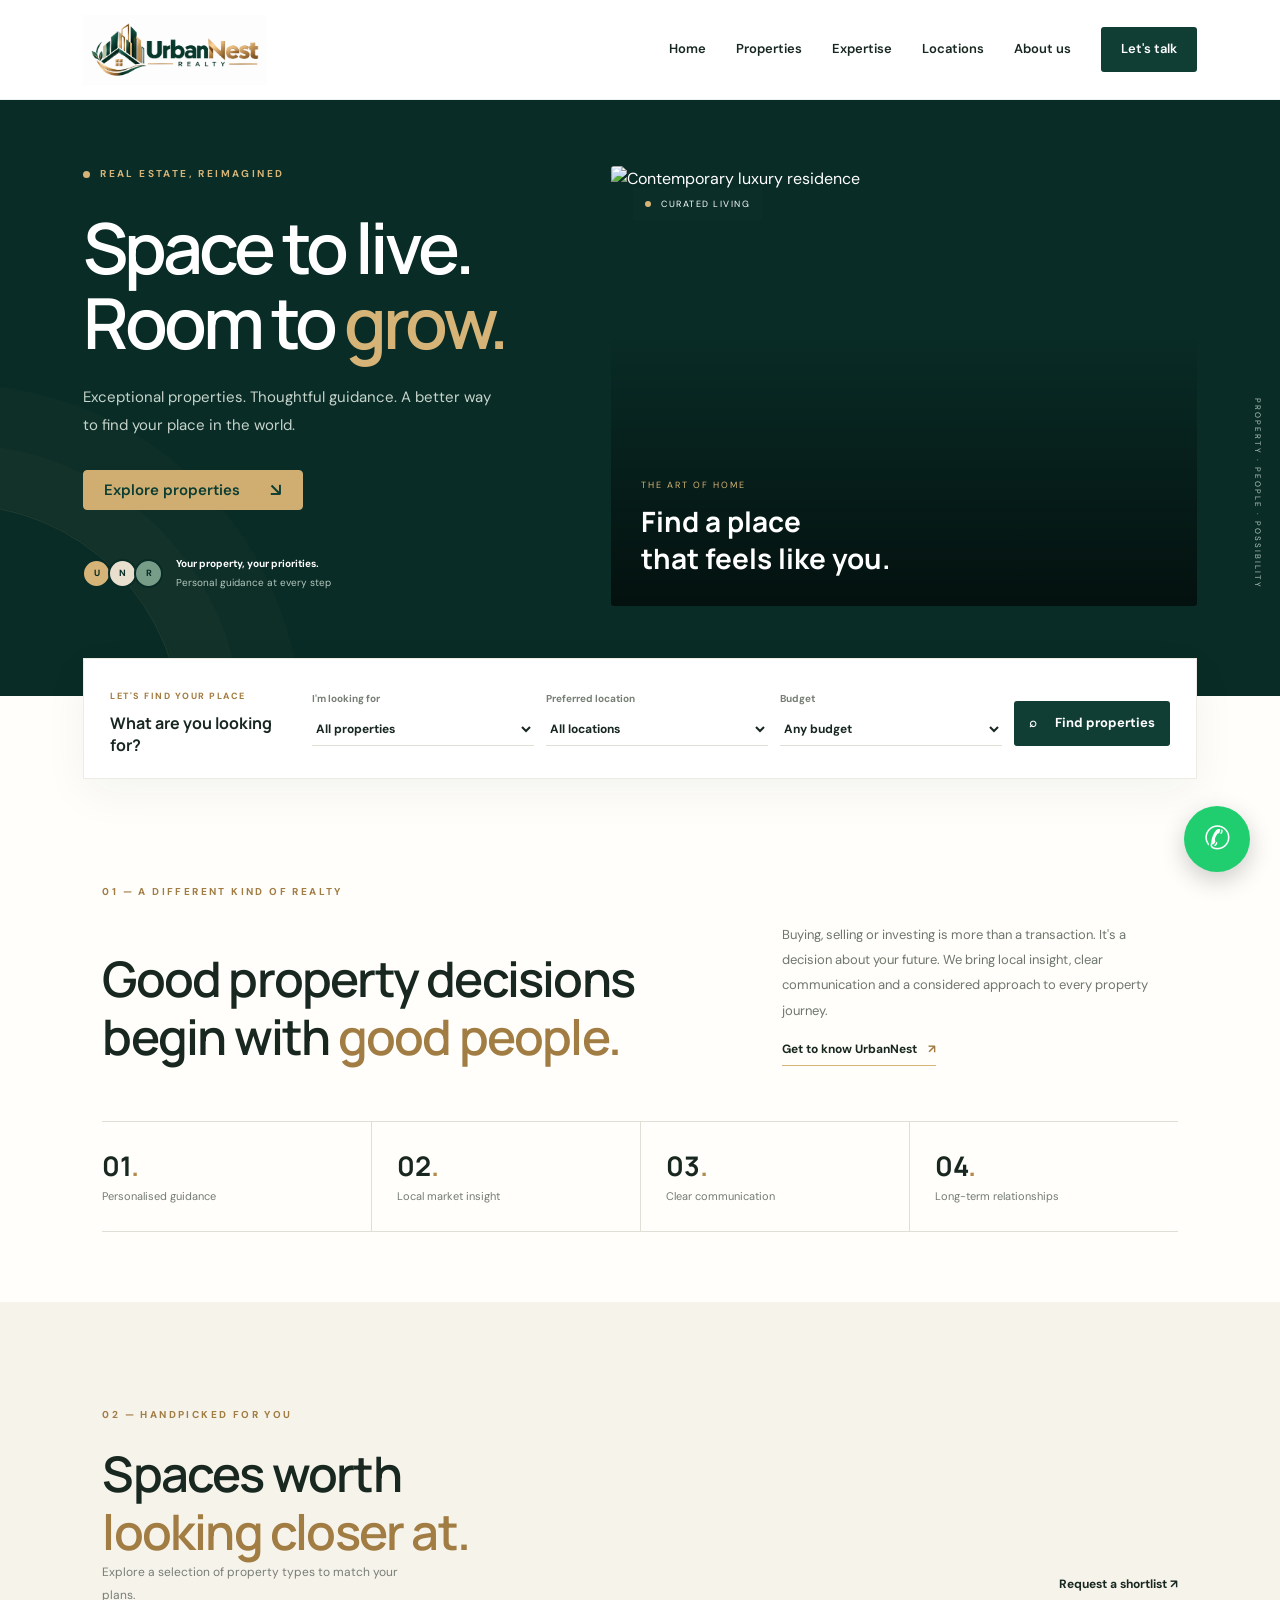
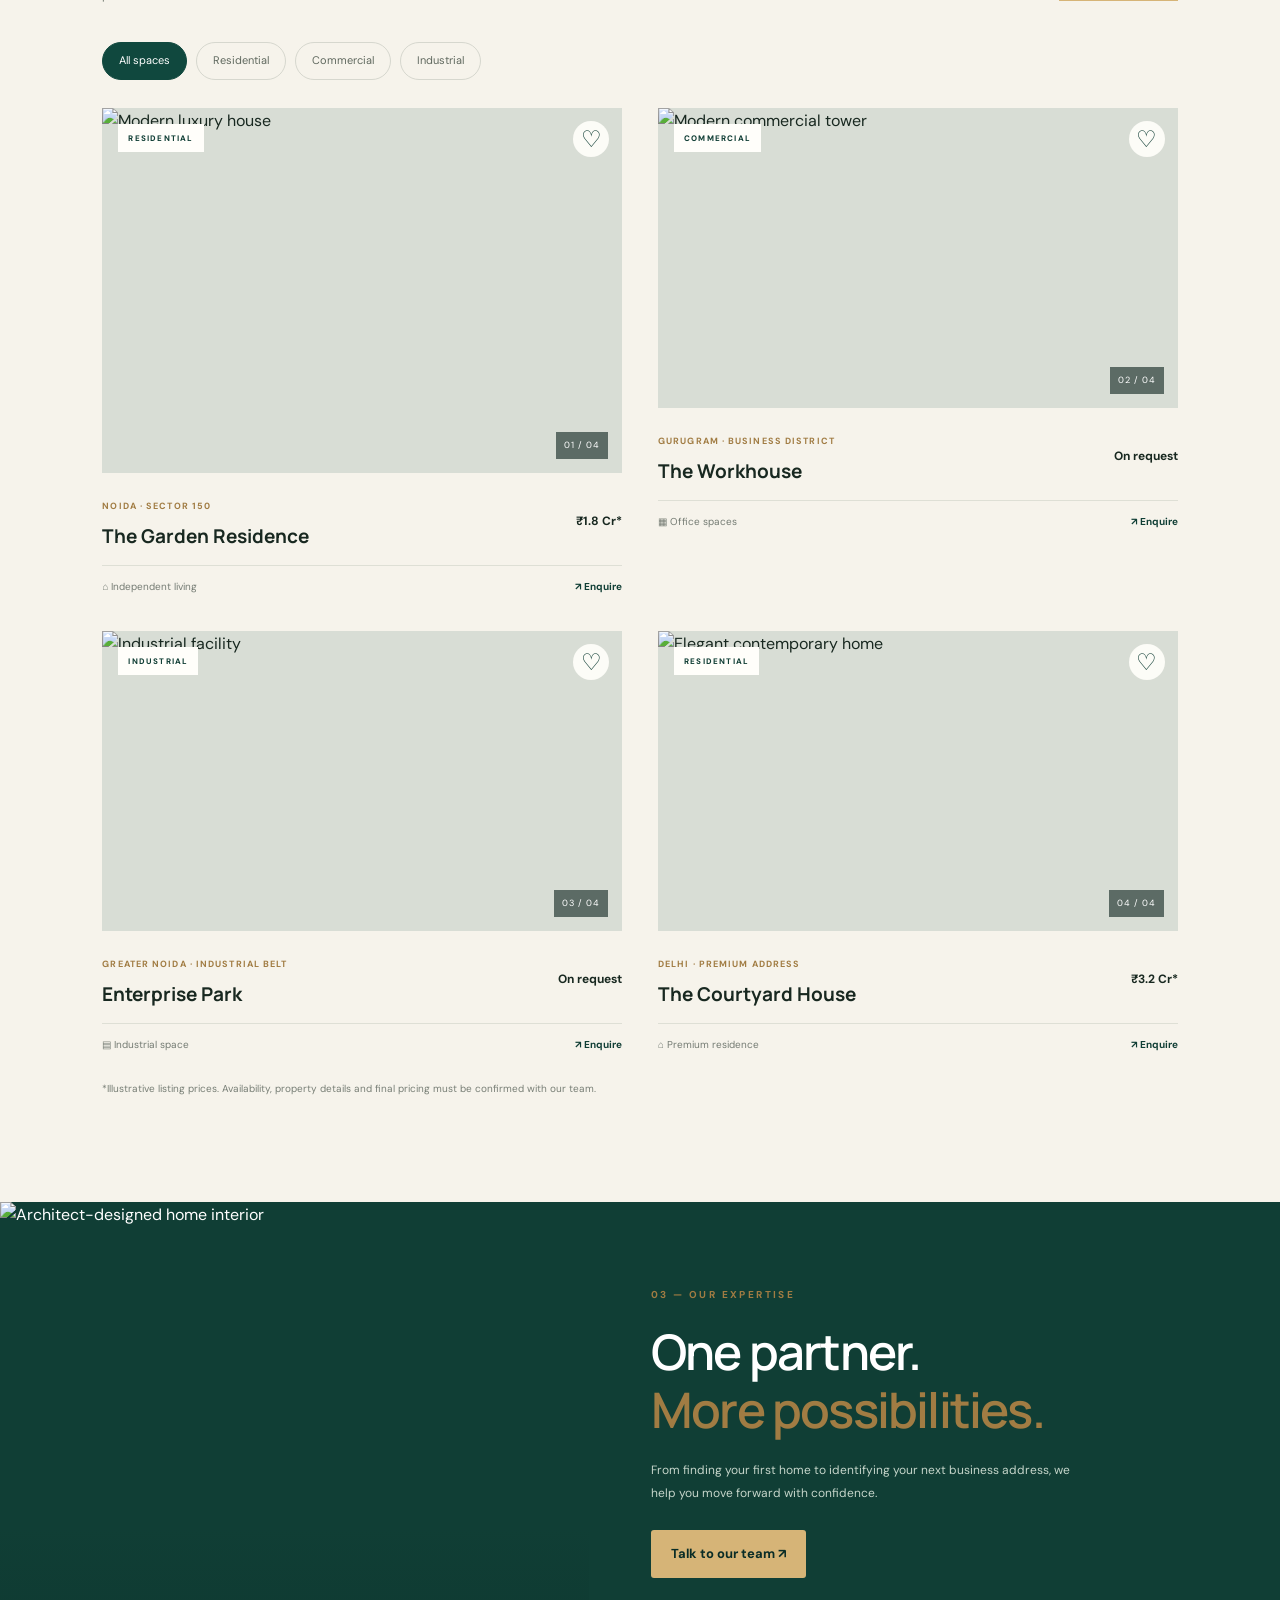
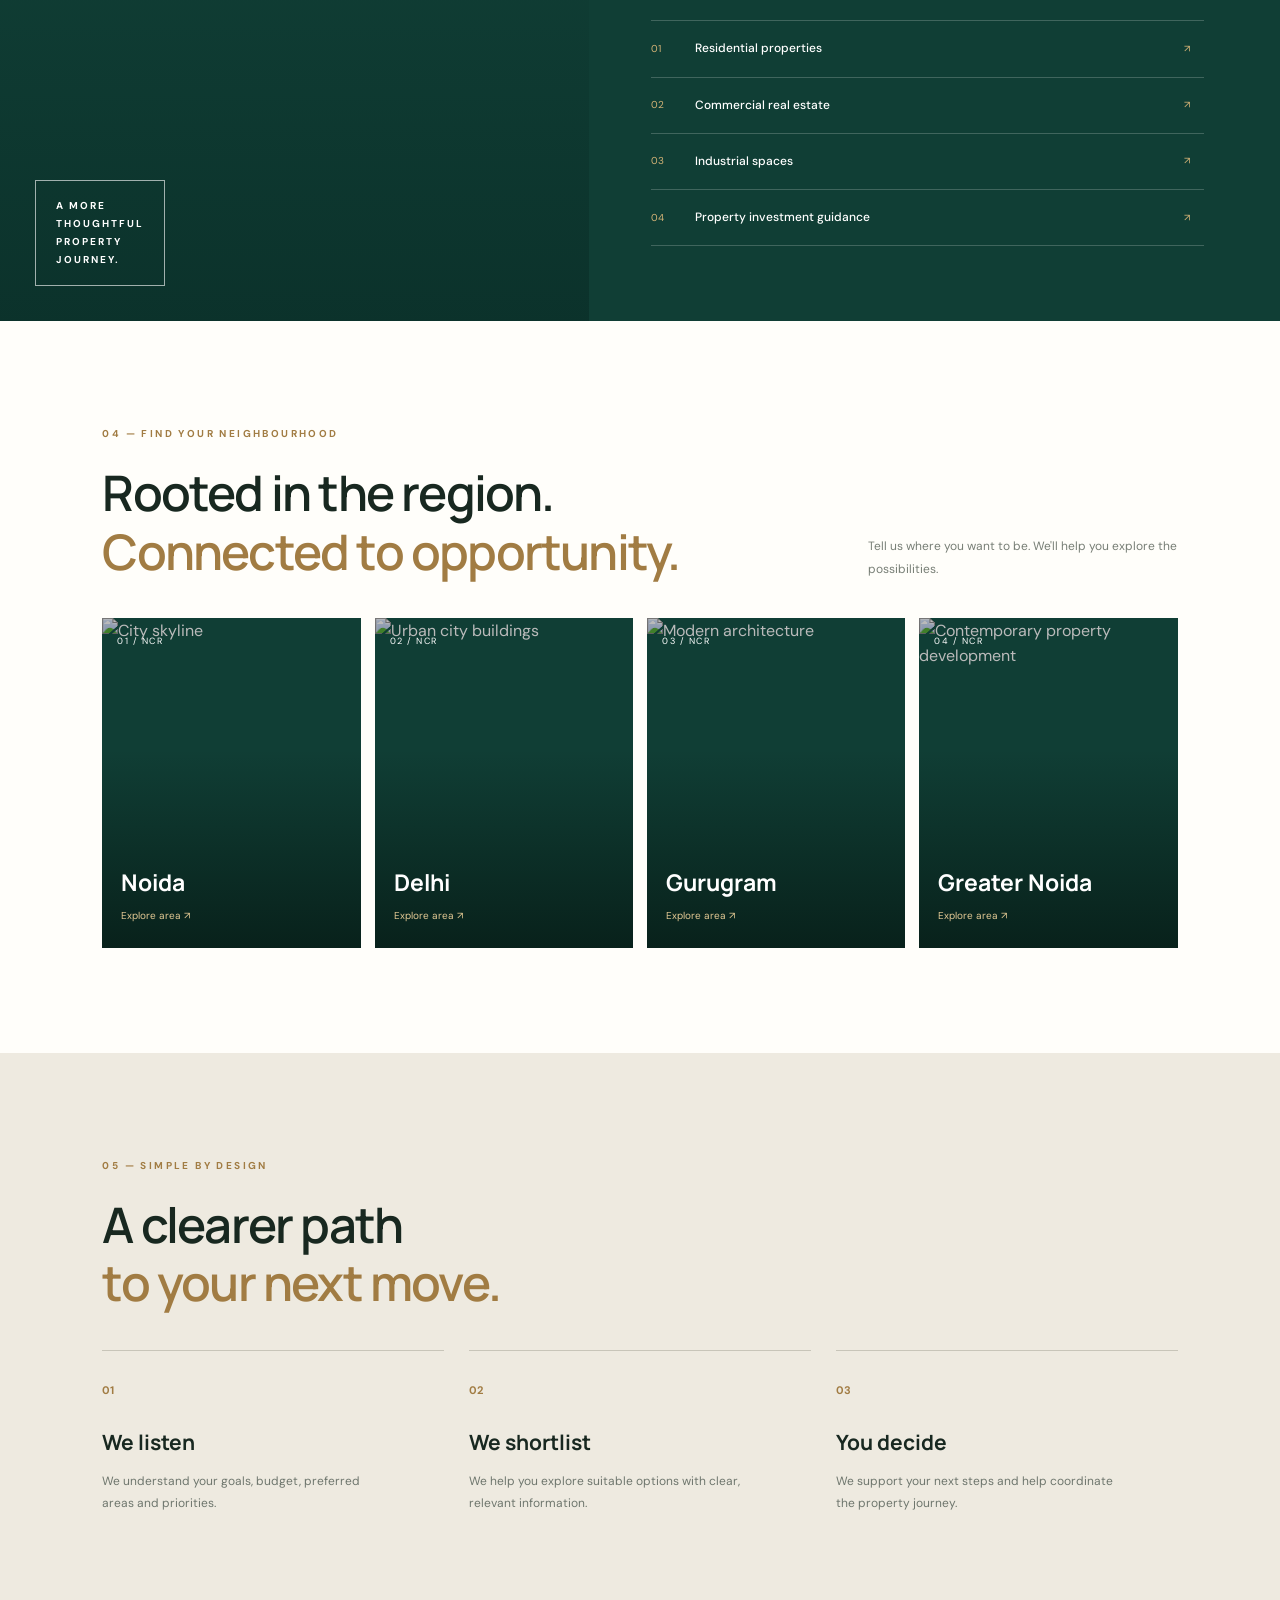
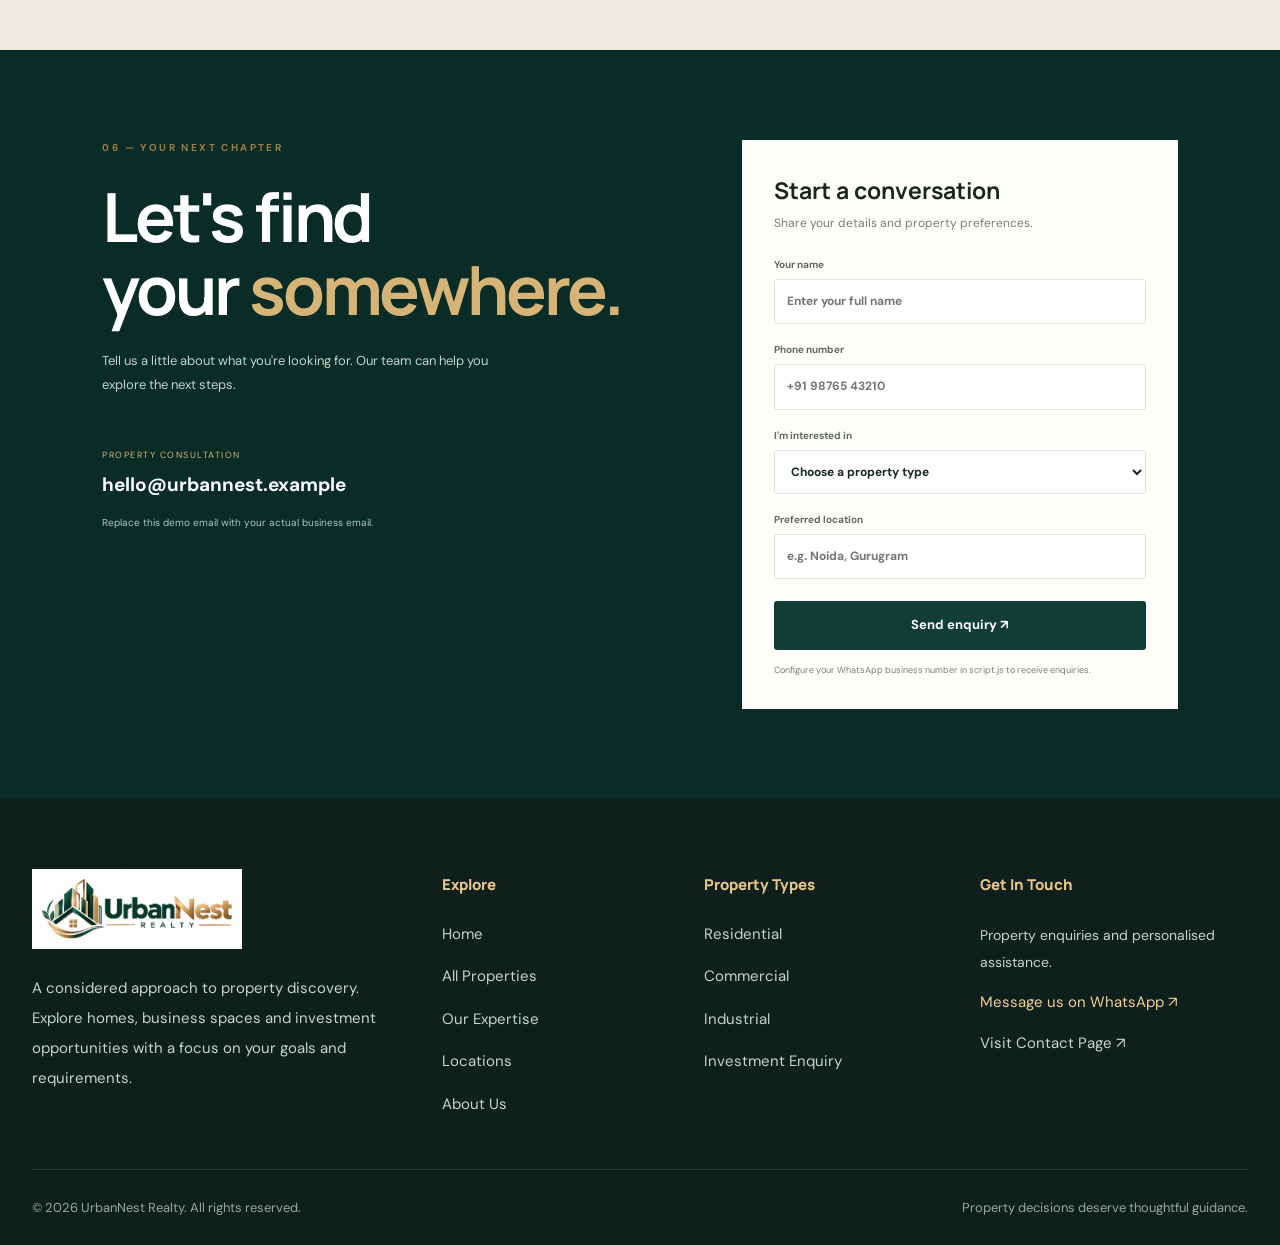
==== commit 5af9441b: "update website" ====
--- a/index.html
+++ b/index.html
@@ -303,16 +303,10 @@
           alt="Contemporary luxury residence">
         <div class="image-label"><span class="live-dot"></span> CURATED LIVING</div>
         <div class="hero-image-caption">
-          <span>01 / THE ART OF HOME</span>
+          <span> THE ART OF HOME</span>
           <h2>Find a place<br>that feels like you.</h2>
         </div>
-        <div class="floating-note">
-          <span class="note-icon">⌂</span>
-          <div>
-            <small>YOUR NEXT CHAPTER</small>
-            <strong>Starts with the right address.</strong>
-          </div>
-        </div>
+       
       </div>
 
       <div class="hero-side-note">PROPERTY · PEOPLE · POSSIBILITY</div>
--- a/style.css
+++ b/style.css
@@ -847,8 +847,35 @@
     color: #ffffff !important;
     border-color: #10483e !important;
   }
-
-
-
-
-
+/* Navbar Let's Talk text black */
+nav a[href="lets-talk.html"],
+nav a[href="./lets-talk.html"] {
+    color: #000 !important;
+}
+nav a[href="lets-talk.html"]:hover,
+nav a[href="./lets-talk.html"]:hover {
+    color: #000 !important;
+}
+
+/* Fix Let's Talk visibility on mobile */
+@media (max-width: 768px) {
+  nav a[href="lets-talk.html"],
+  nav a[href="./lets-talk.html"] {
+    display: inline-flex !important;
+    visibility: visible !important;
+    opacity: 1 !important;
+    color: #000 !important;
+    font-size: 14px !important;
+    white-space: nowrap !important;
+  }
+}
+@media (max-width: 768px) {
+  .nav-cta {
+    display: inline-flex !important;
+    visibility: visible !important;
+    opacity: 1 !important;
+    color: #000 !important;
+    white-space: nowrap !important;
+  }
+}
+
